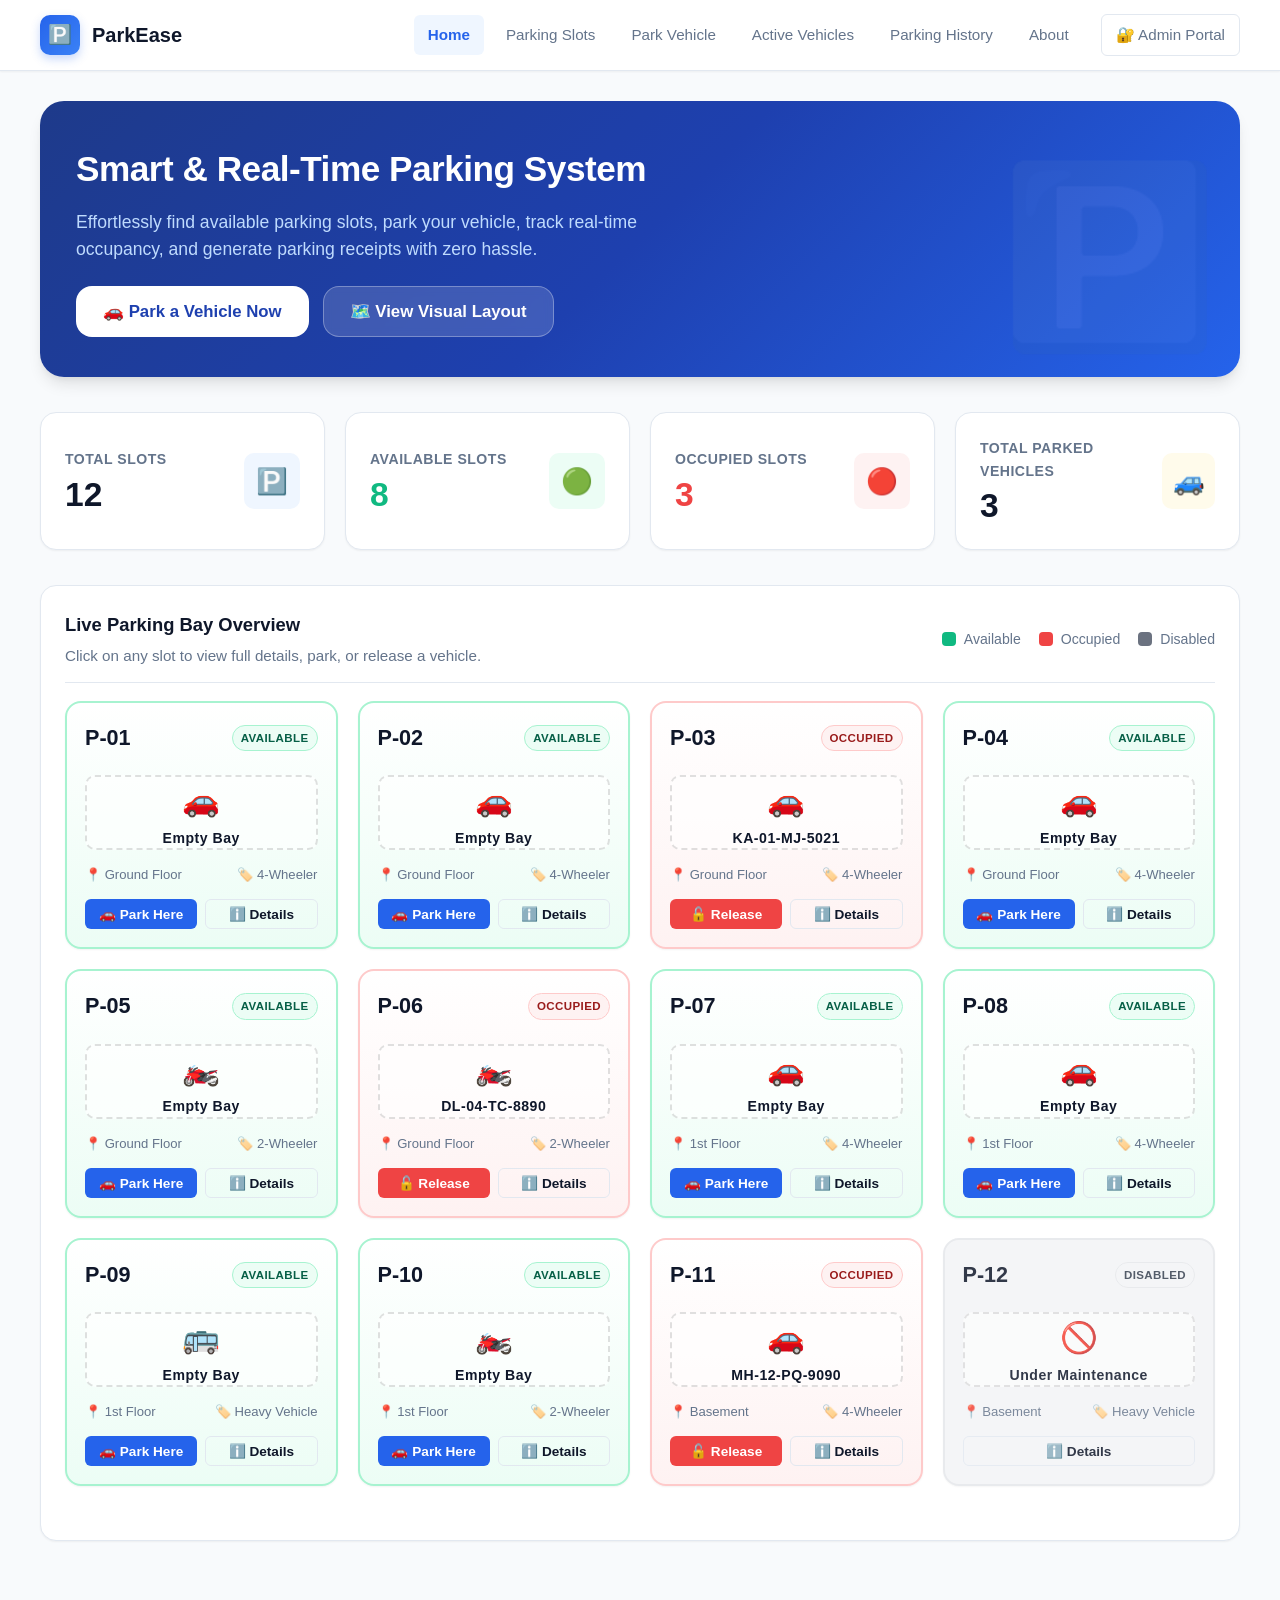
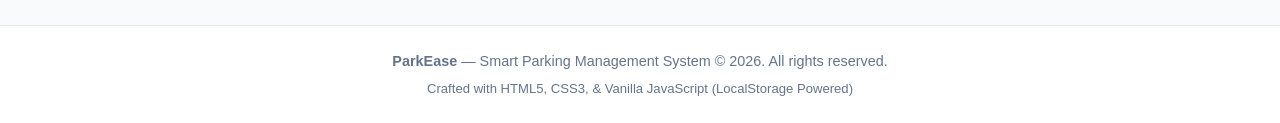
==== index.html @ 250ca074 "Initial parking management system" ====
<!DOCTYPE html>
<html lang="en">
<head>
    <meta charset="UTF-8">
    <meta name="viewport" content="width=device-width, initial-scale=1.0">
    <meta name="description" content="Modern, responsive Parking Management System built with HTML5, CSS3, and Vanilla JavaScript.">
    <title>ParkEase | Smart Parking Management System</title>
    <!-- Stylesheet -->
    <link rel="stylesheet" href="css/style.css">
</head>
<body>

    <!-- ====================================================================
         NAVIGATION BAR
         ==================================================================== -->
    <header class="navbar">
        <div class="container">
            <a href="#home" class="brand" data-nav="home">
                <div class="brand-icon">🅿️</div>
                <span>ParkEase</span>
            </a>

            <!-- Mobile Hamburger Toggle -->
            <button class="menu-toggle" id="menuToggle" aria-label="Toggle navigation">
                ☰
            </button>

            <!-- Navigation Links -->
            <ul class="nav-links" id="navLinks">
                <li class="nav-item active"><a href="#home" data-nav="home">Home</a></li>
                <li class="nav-item"><a href="#slots" data-nav="slots">Parking Slots</a></li>
                <li class="nav-item"><a href="#park" data-nav="park">Park Vehicle</a></li>
                <li class="nav-item"><a href="#active-vehicles" data-nav="active-vehicles">Active Vehicles</a></li>
                <li class="nav-item"><a href="#history" data-nav="history">Parking History</a></li>
                <li class="nav-item"><a href="#about" data-nav="about">About</a></li>
                <li class="nav-item nav-btn">
                    <a href="admin.html" class="btn btn-sm btn-outline">
                        🔐 Admin Portal
                    </a>
                </li>
            </ul>
        </div>
    </header>

    <!-- ====================================================================
         MAIN CONTENT AREA
         ==================================================================== -->
    <main class="main-content">
        <div class="container">

            <!-- ====================================================================
                 SECTION 1: HOME / DASHBOARD
                 ==================================================================== -->
            <section id="section-home" class="section active">
                <!-- Hero Banner -->
                <div class="hero-banner">
                    <div>
                        <h1 class="hero-title">Smart & Real-Time Parking System</h1>
                        <p class="hero-subtitle">Effortlessly find available parking slots, park your vehicle, track real-time occupancy, and generate parking receipts with zero hassle.</p>
                        <div class="hero-actions">
                            <button class="btn btn-lg hero-btn-light" onclick="navigateToSection('park')">
                                🚗 Park a Vehicle Now
                            </button>
                            <button class="btn btn-lg hero-btn-ghost" onclick="navigateToSection('slots')">
                                🗺️ View Visual Layout
                            </button>
                        </div>
                    </div>
                </div>

                <!-- Live Metrics Summary -->
                <div class="stats-grid">
                    <div class="stat-card">
                        <div class="stat-info">
                            <div class="stat-label">Total Slots</div>
                            <div class="stat-value" id="stat-total-slots">0</div>
                        </div>
                        <div class="stat-icon blue">🅿️</div>
                    </div>

                    <div class="stat-card">
                        <div class="stat-info">
                            <div class="stat-label">Available Slots</div>
                            <div class="stat-value" id="stat-available-slots" style="color: var(--success);">0</div>
                        </div>
                        <div class="stat-icon green">🟢</div>
                    </div>

                    <div class="stat-card">
                        <div class="stat-info">
                            <div class="stat-label">Occupied Slots</div>
                            <div class="stat-value" id="stat-occupied-slots" style="color: var(--danger);">0</div>
                        </div>
                        <div class="stat-icon red">🔴</div>
                    </div>

                    <div class="stat-card">
                        <div class="stat-info">
                            <div class="stat-label">Total Parked Vehicles</div>
                            <div class="stat-value" id="stat-total-vehicles">0</div>
                        </div>
                        <div class="stat-icon amber">🚙</div>
                    </div>
                </div>

                <!-- Quick Live Layout Preview -->
                <div class="card">
                    <div class="card-header">
                        <div>
                            <h2 class="card-title">Live Parking Bay Overview</h2>
                            <p class="section-subtitle">Click on any slot to view full details, park, or release a vehicle.</p>
                        </div>
                        <div class="parking-legend">
                            <div class="legend-item"><span class="legend-color available"></span> Available</div>
                            <div class="legend-item"><span class="legend-color occupied"></span> Occupied</div>
                            <div class="legend-item"><span class="legend-color disabled"></span> Disabled</div>
                        </div>
                    </div>

                    <div class="parking-grid" id="home-slots-grid">
                        <!-- Populated dynamically via JavaScript -->
                    </div>
                </div>
            </section>

            <!-- ====================================================================
                 SECTION 2: PARKING SLOTS & VISUAL LAYOUT
                 ==================================================================== -->
            <section id="section-slots" class="section">
                <div class="section-header">
                    <div>
                        <h1 class="section-title">Parking Slots Directory</h1>
                        <p class="section-subtitle">Browse, filter, and inspect parking spaces across all floors and zones.</p>
                    </div>
                    <button class="btn btn-primary" onclick="navigateToSection('park')">
                        ➕ Park a Vehicle
                    </button>
                </div>

                <!-- Filter & Search Controls -->
                <div class="filter-bar">
                    <div class="search-input-wrap">
                        <span class="search-icon">🔍</span>
                        <input type="text" id="slot-search-input" placeholder="Search by Slot ID (e.g. P-01, P-05)...">
                    </div>

                    <select id="slot-type-filter" class="filter-select" aria-label="Filter by vehicle type">
                        <option value="ALL">All Vehicle Types</option>
                        <option value="4-Wheeler">4-Wheeler (Car/SUV)</option>
                        <option value="2-Wheeler">2-Wheeler (Bike/Scooter)</option>
                        <option value="Heavy Vehicle">Heavy Vehicle (Bus/Truck)</option>
                    </select>

                    <select id="slot-status-filter" class="filter-select" aria-label="Filter by slot status">
                        <option value="ALL">All Statuses</option>
                        <option value="available">Available (Green)</option>
                        <option value="occupied">Occupied (Red)</option>
                        <option value="disabled">Disabled (Gray)</option>
                    </select>

                    <button class="btn btn-outline btn-sm" id="reset-slot-filter-btn">Reset Filters</button>
                </div>

                <!-- Slots Grid -->
                <div class="parking-grid" id="all-slots-grid">
                    <!-- Populated dynamically via JavaScript -->
                </div>
            </section>

            <!-- ====================================================================
                 SECTION 3: PARK VEHICLE FORM
                 ==================================================================== -->
            <section id="section-park" class="section">
                <div class="section-header">
                    <div>
                        <h1 class="section-title">Park a Vehicle</h1>
                        <p class="section-subtitle">Select an available parking slot and register the vehicle details.</p>
                    </div>
                    <button class="btn btn-outline" onclick="navigateToSection('slots')">
                        ⬅️ Back to Slots
                    </button>
                </div>

                <div style="display: grid; grid-template-columns: repeat(auto-fit, minmax(320px, 1fr)); gap: 24px;">
                    <!-- Registration Form -->
                    <div class="card">
                        <div class="card-header">
                            <h2 class="card-title">Vehicle Entry Form</h2>
                        </div>

                        <form id="park-vehicle-form" novalidate>
                            <!-- Vehicle Number -->
                            <div class="form-group">
                                <label for="input-vehicle-number" class="form-label">Vehicle Registration Number *</label>
                                <input type="text" id="input-vehicle-number" class="form-control" placeholder="e.g. KA-01-AB-1234 or DL-04-TC-8890" maxlength="20" required>
                                <div class="form-text-error" id="error-vehicle-number">Please enter a valid vehicle number.</div>
                                <div class="form-hint">Standard format: State code, district number, series & 4 digits.</div>
                            </div>

                            <!-- Owner Name -->
                            <div class="form-group">
                                <label for="input-owner-name" class="form-label">Vehicle Owner Name *</label>
                                <input type="text" id="input-owner-name" class="form-control" placeholder="e.g. John Doe / Priya Sharma" maxlength="50" required>
                                <div class="form-text-error" id="error-owner-name">Please enter the owner's full name.</div>
                            </div>

                            <!-- Vehicle Type -->
                            <div class="form-group">
                                <label for="select-vehicle-type" class="form-label">Vehicle Type *</label>
                                <select id="select-vehicle-type" class="form-control" required>
                                    <option value="4-Wheeler">4-Wheeler (Car / SUV / Sedan)</option>
                                    <option value="2-Wheeler">2-Wheeler (Motorcycle / Scooter)</option>
                                    <option value="Heavy Vehicle">Heavy Vehicle (Bus / Van / Truck)</option>
                                </select>
                            </div>

                            <!-- Parking Slot Selection -->
                            <div class="form-group">
                                <label for="select-parking-slot" class="form-label">Select Available Parking Slot *</label>
                                <select id="select-parking-slot" class="form-control" required>
                                    <!-- Populated dynamically with available slots -->
                                </select>
                                <div class="form-text-error" id="error-parking-slot">Please select an available parking slot.</div>
                                <div class="form-hint">Only currently unoccupied and active slots are displayed.</div>
                            </div>

                            <!-- Submit Button -->
                            <div style="margin-top: 25px;">
                                <button type="submit" class="btn btn-primary btn-lg" style="width: 100%;">
                                    🚗 Confirm & Park Vehicle
                                </button>
                            </div>
                        </form>
                    </div>

                    <!-- Guidance & Information Box -->
                    <div>
                        <div class="card" style="background: #ffffff; border-left: 5px solid var(--primary);">
                            <h3 class="card-title" style="margin-bottom: 12px;">📌 Important Parking Guidelines</h3>
                            <ul style="padding-left: 20px; color: var(--text-muted); font-size: 0.92rem; line-height: 1.8;">
                                <li>Ensure the vehicle is parked within the bay boundary lines.</li>
                                <li>Verify that your vehicle type matches the allocated slot category.</li>
                                <li>Duplicate entries of currently active vehicles are automatically rejected.</li>
                                <li>Parking receipts are generated instantly upon confirmation.</li>
                                <li>No online payment is required for this demo application.</li>
                            </ul>
                        </div>

                        <div class="card">
                            <div class="card-header">
                                <h3 class="card-title">Live Availability Snapshot</h3>
                            </div>
                            <div style="display: flex; gap: 15px;">
                                <div style="flex: 1; text-align: center; background: var(--success-bg); padding: 16px; border-radius: var(--radius-md); border: 1px solid var(--success-border);">
                                    <div style="font-size: 1.8rem; font-weight: 800; color: var(--success);" id="quick-avail-count">0</div>
                                    <div style="font-size: 0.82rem; font-weight: 600; color: var(--success-text);">SLOTS AVAILABLE</div>
                                </div>
                                <div style="flex: 1; text-align: center; background: var(--danger-bg); padding: 16px; border-radius: var(--radius-md); border: 1px solid var(--danger-border);">
                                    <div style="font-size: 1.8rem; font-weight: 800; color: var(--danger);" id="quick-occ-count">0</div>
                                    <div style="font-size: 0.82rem; font-weight: 600; color: var(--danger-text);">SLOTS OCCUPIED</div>
                                </div>
                            </div>
                        </div>
                    </div>
                </div>
            </section>

            <!-- ====================================================================
                 SECTION 4: ACTIVE PARKED VEHICLES
                 ==================================================================== -->
            <section id="section-active-vehicles" class="section">
                <div class="section-header">
                    <div>
                        <h1 class="section-title">Currently Parked Vehicles</h1>
                        <p class="section-subtitle">Real-time roster of all parked vehicles. Release vehicles when they exit.</p>
                    </div>
                    <button class="btn btn-primary" onclick="navigateToSection('park')">
                        ➕ Park Another Vehicle
                    </button>
                </div>

                <div class="filter-bar">
                    <div class="search-input-wrap">
                        <span class="search-icon">🔍</span>
                        <input type="text" id="active-vehicle-search" placeholder="Search by vehicle number, owner, or slot ID...">
                    </div>
                </div>

                <div class="card" style="padding: 0; overflow: hidden;">
                    <div class="table-responsive">
                        <table class="custom-table" id="active-vehicles-table">
                            <thead>
                                <tr>
                                    <th>Slot ID</th>
                                    <th>Vehicle Number</th>
                                    <th>Owner Name</th>
                                    <th>Vehicle Type</th>
                                    <th>Floor / Zone</th>
                                    <th>Parked Time</th>
                                    <th style="text-align: right;">Action</th>
                                </tr>
                            </thead>
                            <tbody id="active-vehicles-tbody">
                                <!-- Populated dynamically -->
                            </tbody>
                        </table>
                    </div>
                    <div id="no-active-vehicles-msg" class="empty-state" style="display: none;">
                        <div class="empty-state-icon">🅿️</div>
                        <h3 class="empty-state-title">No Vehicles Currently Parked</h3>
                        <p class="empty-state-text">All parking slots are currently free. Park a vehicle to see it listed here.</p>
                        <button class="btn btn-primary btn-sm" onclick="navigateToSection('park')">Park a Vehicle</button>
                    </div>
                </div>
            </section>

            <!-- ====================================================================
                 SECTION 5: PARKING HISTORY
                 ==================================================================== -->
            <section id="section-history" class="section">
                <div class="section-header">
                    <div>
                        <h1 class="section-title">Parking History & Logs</h1>
                        <p class="section-subtitle">Complete transaction log of all vehicles parked and released.</p>
                    </div>
                </div>

                <div class="filter-bar">
                    <div class="search-input-wrap">
                        <span class="search-icon">🔍</span>
                        <input type="text" id="history-search-input" placeholder="Search history by vehicle number, owner, or slot ID...">
                    </div>
                    <select id="history-type-filter" class="filter-select" aria-label="Filter history by vehicle type">
                        <option value="ALL">All Vehicle Types</option>
                        <option value="4-Wheeler">4-Wheeler</option>
                        <option value="2-Wheeler">2-Wheeler</option>
                        <option value="Heavy Vehicle">Heavy Vehicle</option>
                    </select>
                </div>

                <div class="card" style="padding: 0; overflow: hidden;">
                    <div class="table-responsive">
                        <table class="custom-table" id="history-table">
                            <thead>
                                <tr>
                                    <th>Log ID</th>
                                    <th>Vehicle Number</th>
                                    <th>Owner Name</th>
                                    <th>Type</th>
                                    <th>Slot</th>
                                    <th>In Time</th>
                                    <th>Out Time</th>
                                    <th>Duration</th>
                                    <th>Released By</th>
                                </tr>
                            </thead>
                            <tbody id="history-tbody">
                                <!-- Populated dynamically -->
                            </tbody>
                        </table>
                    </div>
                    <div id="no-history-msg" class="empty-state" style="display: none;">
                        <div class="empty-state-icon">📜</div>
                        <h3 class="empty-state-title">No Parking History Found</h3>
                        <p class="empty-state-text">When vehicles are released from parking slots, their detailed session records appear here.</p>
                    </div>
                </div>
            </section>

            <!-- ====================================================================
                 SECTION 6: ABOUT & PORTFOLIO SHOWCASE
                 ==================================================================== -->
            <section id="section-about" class="section">
                <div class="section-header">
                    <div>
                        <h1 class="section-title">About ParkEase</h1>
                        <p class="section-subtitle">Modern, lightweight Parking Management Web Application built with vanilla web technologies.</p>
                    </div>
                </div>

                <div class="card" style="background: linear-gradient(to right, #ffffff, var(--primary-light));">
                    <h2 style="font-size: 1.4rem; font-weight: 700; margin-bottom: 12px; color: var(--primary-dark);">🚗 Project Overview</h2>
                    <p style="color: var(--text-muted); font-size: 1rem; line-height: 1.7; margin-bottom: 16px;">
                        <strong>ParkEase</strong> is an end-to-end, zero-dependency Parking Management System crafted using pure <strong>HTML5, CSS3, and Vanilla JavaScript</strong>.
                        It leverages the browser's <strong>LocalStorage API</strong> for persistent client-side data storage without requiring any backend server, Node.js, PHP, or external databases.
                    </p>
                    <p style="color: var(--text-muted); font-size: 0.95rem; line-height: 1.7;">
                        Ideal for college projects, viva presentations, and web development portfolios. It delivers an intuitive User Panel alongside a comprehensive Admin Dashboard.
                    </p>
                </div>

                <div class="about-grid">
                    <div class="feature-box">
                        <div class="feature-icon">⚡</div>
                        <h3 class="feature-title">Pure Vanilla Stack</h3>
                        <p class="feature-desc">Built with 100% native HTML5, CSS3, and ES6+ JavaScript. No external libraries, npm dependencies, or heavy frameworks.</p>
                    </div>

                    <div class="feature-box">
                        <div class="feature-icon">💾</div>
                        <h3 class="feature-title">LocalStorage Persistence</h3>
                        <p class="feature-desc">All parking slots, vehicle statuses, historical logs, and authentication states persist seamlessly across browser refreshes.</p>
                    </div>

                    <div class="feature-box">
                        <div class="feature-icon">🗺️</div>
                        <h3 class="feature-title">Visual Parking Bays</h3>
                        <p class="feature-desc">Interactive visual parking lot layout featuring color-coded statuses: Green (Available), Red (Occupied), and Gray (Disabled).</p>
                    </div>

                    <div class="feature-box">
                        <div class="feature-icon">🛡️</div>
                        <h3 class="feature-title">Robust Validation</h3>
                        <p class="feature-desc">Client-side validations preventing duplicate vehicle registrations, collisions on occupied slots, and invalid inputs.</p>
                    </div>

                    <div class="feature-box">
                        <div class="feature-icon">🔐</div>
                        <h3 class="feature-title">Admin Management</h3>
                        <p class="feature-desc">Protected Admin Dashboard for slot CRUD operations, maintenance toggling, vehicle management, and audit logs.</p>
                    </div>

                    <div class="feature-box">
                        <div class="feature-icon">📱</div>
                        <h3 class="feature-title">Responsive & Mobile Friendly</h3>
                        <p class="feature-desc">Carefully styled with modern CSS Grid and Flexbox for seamless usability across desktops, tablets, and smartphones.</p>
                    </div>
                </div>
            </section>

        </div>
    </main>

    <!-- ====================================================================
         SLOT DETAILS MODAL
         ==================================================================== -->
    <div class="modal-backdrop" id="slotDetailModal">
        <div class="modal-dialog">
            <div class="modal-header">
                <h3 class="modal-title" id="modal-slot-title">Parking Slot Details</h3>
                <button class="modal-close" onclick="closeModal('slotDetailModal')">&times;</button>
            </div>
            <div class="modal-body" id="modal-slot-body">
                <!-- Injected via JavaScript -->
            </div>
            <div class="modal-footer" id="modal-slot-footer">
                <button class="btn btn-outline" onclick="closeModal('slotDetailModal')">Close</button>
            </div>
        </div>
    </div>

    <!-- ====================================================================
         RELEASE VEHICLE CONFIRMATION MODAL
         ==================================================================== -->
    <div class="modal-backdrop" id="releaseConfirmModal">
        <div class="modal-dialog">
            <div class="modal-header">
                <h3 class="modal-title">Release Vehicle</h3>
                <button class="modal-close" onclick="closeModal('releaseConfirmModal')">&times;</button>
            </div>
            <div class="modal-body" id="modal-release-body">
                <p style="margin-bottom: 15px; color: var(--text-muted);">Are you sure you want to release this vehicle from its parking slot?</p>
                <div class="detail-grid">
                    <div class="detail-item">
                        <div class="detail-label">Vehicle Number</div>
                        <div class="detail-value" id="release-modal-veh-no">--</div>
                    </div>
                    <div class="detail-item">
                        <div class="detail-label">Slot ID</div>
                        <div class="detail-value" id="release-modal-slot-id">--</div>
                    </div>
                    <div class="detail-item full-width">
                        <div class="detail-label">Owner Name</div>
                        <div class="detail-value" id="release-modal-owner">--</div>
                    </div>
                    <div class="detail-item full-width">
                        <div class="detail-label">Parked Since</div>
                        <div class="detail-value" id="release-modal-time">--</div>
                    </div>
                </div>
            </div>
            <div class="modal-footer">
                <button class="btn btn-outline" onclick="closeModal('releaseConfirmModal')">Cancel</button>
                <button class="btn btn-danger" id="confirm-release-btn">Yes, Release Vehicle</button>
            </div>
        </div>
    </div>

    <!-- ====================================================================
         PARKING SUCCESS RECEIPT MODAL
         ==================================================================== -->
    <div class="modal-backdrop" id="receiptModal">
        <div class="modal-dialog">
            <div class="modal-header">
                <h3 class="modal-title">🚗 Parking Receipt</h3>
                <button class="modal-close" onclick="closeModal('receiptModal')">&times;</button>
            </div>
            <div class="modal-body" id="modal-receipt-body">
                <div style="text-align: center; margin-bottom: 20px;">
                    <div style="font-size: 3rem;">✅</div>
                    <h3 style="color: var(--success); font-weight: 800; margin-top: 6px;">Vehicle Parked Successfully!</h3>
                    <p style="font-size: 0.88rem; color: var(--text-muted);">Please retain this receipt for your records.</p>
                </div>
                <div class="detail-grid">
                    <div class="detail-item">
                        <div class="detail-label">Slot Allocated</div>
                        <div class="detail-value" style="color: var(--primary);" id="receipt-slot-id">--</div>
                    </div>
                    <div class="detail-item">
                        <div class="detail-label">Vehicle Type</div>
                        <div class="detail-value" id="receipt-type">--</div>
                    </div>
                    <div class="detail-item full-width">
                        <div class="detail-label">Vehicle Number</div>
                        <div class="detail-value" id="receipt-veh-no">--</div>
                    </div>
                    <div class="detail-item full-width">
                        <div class="detail-label">Owner Name</div>
                        <div class="detail-value" id="receipt-owner">--</div>
                    </div>
                    <div class="detail-item full-width">
                        <div class="detail-label">Check-in Timestamp</div>
                        <div class="detail-value" id="receipt-time">--</div>
                    </div>
                </div>
            </div>
            <div class="modal-footer">
                <button class="btn btn-primary" onclick="closeModal('receiptModal')">Done</button>
            </div>
        </div>
    </div>

    <!-- ====================================================================
         TOAST NOTIFICATIONS CONTAINER
         ==================================================================== -->
    <div class="toast-container" id="toastContainer"></div>

    <!-- ====================================================================
         FOOTER
         ==================================================================== -->
    <footer class="footer">
        <div class="container">
            <p><strong>ParkEase</strong> — Smart Parking Management System &copy; 2026. All rights reserved.</p>
            <p style="font-size: 0.82rem; margin-top: 4px;">Crafted with HTML5, CSS3, & Vanilla JavaScript (LocalStorage Powered)</p>
        </div>
    </footer>

    <!-- Scripts -->
    <script src="js/storage.js"></script>
    <script src="js/app.js"></script>
</body>
</html>
---- css/style.css ----
/* ====================================================================
   PARKING MANAGEMENT SYSTEM - MODERN STYLESHEET
   ==================================================================== */

:root {
    /* Color Palette */
    --primary: #2563eb;
    --primary-hover: #1d4ed8;
    --primary-light: #eff6ff;
    --primary-dark: #1e40af;
    
    --success: #10b981;
    --success-bg: #ecfdf5;
    --success-border: #a7f3d0;
    --success-text: #065f46;

    --danger: #ef4444;
    --danger-bg: #fef2f2;
    --danger-border: #fecaca;
    --danger-text: #991b1b;

    --warning: #f59e0b;
    --warning-bg: #fffbeb;
    --warning-border: #fde68a;
    --warning-text: #92400e;

    --disabled: #6b7280;
    --disabled-bg: #f3f4f6;
    --disabled-border: #e5e7eb;
    --disabled-text: #374151;

    --bg-main: #f8fafc;
    --bg-card: #ffffff;
    --bg-sidebar: #0f172a;
    --sidebar-text: #94a3b8;
    --sidebar-active: #ffffff;
    --sidebar-hover: #1e293b;

    --text-main: #0f172a;
    --text-muted: #64748b;
    --text-light: #94a3b8;
    --border-color: #e2e8f0;

    /* Shadows & Radii */
    --radius-sm: 6px;
    --radius-md: 10px;
    --radius-lg: 16px;
    --radius-xl: 24px;
    --shadow-sm: 0 1px 2px 0 rgba(0, 0, 0, 0.05);
    --shadow-md: 0 4px 6px -1px rgba(0, 0, 0, 0.08), 0 2px 4px -1px rgba(0, 0, 0, 0.04);
    --shadow-lg: 0 10px 15px -3px rgba(0, 0, 0, 0.1), 0 4px 6px -2px rgba(0, 0, 0, 0.05);
    --shadow-xl: 0 20px 25px -5px rgba(0, 0, 0, 0.1), 0 10px 10px -5px rgba(0, 0, 0, 0.04);

    /* Transitions */
    --transition: all 0.2s cubic-bezier(0.4, 0, 0.2, 1);
    --font-family: -apple-system, BlinkMacSystemFont, 'Segoe UI', Roboto, Helvetica, Arial, sans-serif;
}

/* ====================================================================
   CSS RESET & BASE STYLES
   ==================================================================== */

* {
    margin: 0;
    padding: 0;
    box-sizing: border-box;
}

body {
    font-family: var(--font-family);
    background-color: var(--bg-main);
    color: var(--text-main);
    line-height: 1.6;
    -webkit-font-smoothing: antialiased;
    min-height: 100vh;
    display: flex;
    flex-direction: column;
}

a {
    color: var(--primary);
    text-decoration: none;
    transition: var(--transition);
}

a:hover {
    color: var(--primary-hover);
}

img, svg {
    display: inline-block;
    vertical-align: middle;
}

/* ====================================================================
   LAYOUT & CONTAINERS
   ==================================================================== */

.container {
    width: 100%;
    max-width: 1240px;
    margin: 0 auto;
    padding: 0 20px;
}

.main-content {
    flex: 1;
    padding: 30px 0 60px;
}

/* Navigation Bar */
.navbar {
    background: var(--bg-card);
    border-bottom: 1px solid var(--border-color);
    position: sticky;
    top: 0;
    z-index: 100;
    box-shadow: var(--shadow-sm);
}

.navbar .container {
    display: flex;
    align-items: center;
    justify-content: space-between;
    height: 70px;
}

.brand {
    display: flex;
    align-items: center;
    gap: 12px;
    font-size: 1.25rem;
    font-weight: 700;
    color: var(--text-main);
    text-decoration: none;
}

.brand-icon {
    width: 40px;
    height: 40px;
    background: linear-gradient(135deg, var(--primary), #3b82f6);
    color: #ffffff;
    border-radius: var(--radius-md);
    display: flex;
    align-items: center;
    justify-content: center;
    font-size: 1.2rem;
    box-shadow: 0 4px 10px rgba(37, 99, 235, 0.25);
}

.nav-links {
    display: flex;
    align-items: center;
    gap: 8px;
    list-style: none;
}

.nav-item a {
    display: block;
    padding: 8px 14px;
    font-size: 0.95rem;
    font-weight: 500;
    color: var(--text-muted);
    border-radius: var(--radius-sm);
    transition: var(--transition);
}

.nav-item a:hover {
    color: var(--primary);
    background-color: var(--primary-light);
}

.nav-item.active a {
    color: var(--primary);
    background-color: var(--primary-light);
    font-weight: 600;
}

.nav-btn {
    margin-left: 10px;
}

/* Mobile Menu Toggle */
.menu-toggle {
    display: none;
    background: none;
    border: none;
    cursor: pointer;
    font-size: 1.5rem;
    color: var(--text-main);
    padding: 8px;
}

/* ====================================================================
   BUTTONS & FORM ELEMENTS
   ==================================================================== */

.btn {
    display: inline-flex;
    align-items: center;
    justify-content: center;
    gap: 8px;
    padding: 10px 18px;
    font-size: 0.95rem;
    font-weight: 600;
    border-radius: var(--radius-md);
    border: 1px solid transparent;
    cursor: pointer;
    transition: var(--transition);
    text-align: center;
    white-space: nowrap;
}

.btn:disabled {
    opacity: 0.6;
    cursor: not-allowed;
}

.btn-primary {
    background-color: var(--primary);
    color: #ffffff;
}

.btn-primary:hover:not(:disabled) {
    background-color: var(--primary-hover);
    color: #ffffff;
    box-shadow: 0 4px 12px rgba(37, 99, 235, 0.25);
}

.btn-success {
    background-color: var(--success);
    color: #ffffff;
}

.btn-success:hover:not(:disabled) {
    background-color: #059669;
    color: #ffffff;
}

.btn-danger {
    background-color: var(--danger);
    color: #ffffff;
}

.btn-danger:hover:not(:disabled) {
    background-color: #dc2626;
    color: #ffffff;
}

.btn-outline {
    background-color: transparent;
    border-color: var(--border-color);
    color: var(--text-main);
}

.btn-outline:hover:not(:disabled) {
    border-color: var(--primary);
    color: var(--primary);
    background-color: var(--primary-light);
}

.btn-sm {
    padding: 6px 12px;
    font-size: 0.85rem;
    border-radius: var(--radius-sm);
}

.btn-lg {
    padding: 14px 26px;
    font-size: 1.05rem;
    border-radius: var(--radius-lg);
}

.form-group {
    margin-bottom: 20px;
    text-align: left;
}

.form-label {
    display: block;
    font-size: 0.9rem;
    font-weight: 600;
    color: var(--text-main);
    margin-bottom: 6px;
}

.form-control {
    width: 100%;
    padding: 11px 14px;
    font-size: 0.95rem;
    border: 1px solid var(--border-color);
    border-radius: var(--radius-md);
    background-color: #ffffff;
    color: var(--text-main);
    transition: var(--transition);
    outline: none;
    font-family: inherit;
}

.form-control:focus {
    border-color: var(--primary);
    box-shadow: 0 0 0 3px rgba(37, 99, 235, 0.15);
}

.form-control.is-invalid {
    border-color: var(--danger);
    box-shadow: 0 0 0 3px rgba(239, 68, 68, 0.15);
}

.form-text-error {
    font-size: 0.82rem;
    color: var(--danger);
    margin-top: 4px;
    display: none;
}

.form-text-error.show {
    display: block;
}

.form-hint {
    font-size: 0.82rem;
    color: var(--text-muted);
    margin-top: 4px;
}

/* ====================================================================
   HERO / BANNER SECTION
   ==================================================================== */

.hero-banner {
    background: linear-gradient(135deg, #1e3a8a 0%, #1e40af 50%, #2563eb 100%);
    border-radius: var(--radius-xl);
    padding: 40px 36px;
    color: #ffffff;
    margin-bottom: 35px;
    box-shadow: var(--shadow-lg);
    display: flex;
    flex-direction: column;
    justify-content: space-between;
    position: relative;
    overflow: hidden;
}

.hero-banner::before {
    content: '🅿️';
    position: absolute;
    right: 20px;
    bottom: -20px;
    font-size: 11rem;
    opacity: 0.08;
    pointer-events: none;
}

.hero-title {
    font-size: 2.2rem;
    font-weight: 800;
    margin-bottom: 12px;
    letter-spacing: -0.5px;
}

.hero-subtitle {
    font-size: 1.1rem;
    color: #bfdbfe;
    max-width: 650px;
    margin-bottom: 24px;
    line-height: 1.5;
}

.hero-actions {
    display: flex;
    flex-wrap: wrap;
    gap: 14px;
}

.hero-btn-light {
    background: #ffffff;
    color: var(--primary-dark);
    font-weight: 700;
}

.hero-btn-light:hover {
    background: #f8fafc;
    color: var(--primary);
    transform: translateY(-1px);
}

.hero-btn-ghost {
    background: rgba(255, 255, 255, 0.15);
    color: #ffffff;
    border: 1px solid rgba(255, 255, 255, 0.3);
    backdrop-filter: blur(4px);
}

.hero-btn-ghost:hover {
    background: rgba(255, 255, 255, 0.25);
    color: #ffffff;
}

/* ====================================================================
   DASHBOARD STATS CARDS
   ==================================================================== */

.stats-grid {
    display: grid;
    grid-template-columns: repeat(auto-fit, minmax(230px, 1fr));
    gap: 20px;
    margin-bottom: 35px;
}

.stat-card {
    background: var(--bg-card);
    border-radius: var(--radius-lg);
    padding: 24px;
    box-shadow: var(--shadow-sm);
    border: 1px solid var(--border-color);
    display: flex;
    align-items: center;
    justify-content: space-between;
    transition: var(--transition);
}

.stat-card:hover {
    transform: translateY(-3px);
    box-shadow: var(--shadow-md);
}

.stat-info .stat-label {
    font-size: 0.88rem;
    font-weight: 600;
    color: var(--text-muted);
    text-transform: uppercase;
    letter-spacing: 0.5px;
    margin-bottom: 6px;
}

.stat-info .stat-value {
    font-size: 2.1rem;
    font-weight: 800;
    color: var(--text-main);
    line-height: 1.1;
}

.stat-icon {
    width: 56px;
    height: 56px;
    border-radius: var(--radius-md);
    display: flex;
    align-items: center;
    justify-content: center;
    font-size: 1.6rem;
}

.stat-icon.blue {
    background-color: var(--primary-light);
    color: var(--primary);
}

.stat-icon.green {
    background-color: var(--success-bg);
    color: var(--success);
}

.stat-icon.red {
    background-color: var(--danger-bg);
    color: var(--danger);
}

.stat-icon.amber {
    background-color: var(--warning-bg);
    color: var(--warning);
}

/* ====================================================================
   SECTION HEADERS & CARDS
   ==================================================================== */

.section {
    display: none;
    animation: fadeIn 0.3s ease-in-out;
}

.section.active {
    display: block;
}

@keyframes fadeIn {
    from { opacity: 0; transform: translateY(6px); }
    to { opacity: 1; transform: translateY(0); }
}

.section-header {
    display: flex;
    justify-content: space-between;
    align-items: center;
    flex-wrap: wrap;
    gap: 15px;
    margin-bottom: 24px;
}

.section-title {
    font-size: 1.6rem;
    font-weight: 700;
    color: var(--text-main);
}

.section-subtitle {
    font-size: 0.95rem;
    color: var(--text-muted);
    margin-top: 4px;
}

.card {
    background: var(--bg-card);
    border-radius: var(--radius-lg);
    border: 1px solid var(--border-color);
    box-shadow: var(--shadow-sm);
    padding: 24px;
    margin-bottom: 24px;
}

.card-header {
    display: flex;
    justify-content: space-between;
    align-items: center;
    margin-bottom: 18px;
    padding-bottom: 14px;
    border-bottom: 1px solid var(--border-color);
}

.card-title {
    font-size: 1.15rem;
    font-weight: 700;
    color: var(--text-main);
}

/* ====================================================================
   FILTER & SEARCH BAR
   ==================================================================== */

.filter-bar {
    display: flex;
    flex-wrap: wrap;
    gap: 14px;
    align-items: center;
    background: var(--bg-card);
    padding: 16px 20px;
    border-radius: var(--radius-lg);
    border: 1px solid var(--border-color);
    margin-bottom: 25px;
    box-shadow: var(--shadow-sm);
}

.search-input-wrap {
    flex: 1;
    min-width: 220px;
    position: relative;
}

.search-input-wrap input {
    width: 100%;
    padding: 10px 14px 10px 38px;
    border: 1px solid var(--border-color);
    border-radius: var(--radius-md);
    font-size: 0.92rem;
    outline: none;
    transition: var(--transition);
}

.search-input-wrap input:focus {
    border-color: var(--primary);
    box-shadow: 0 0 0 3px rgba(37, 99, 235, 0.12);
}

.search-icon {
    position: absolute;
    left: 12px;
    top: 50%;
    transform: translateY(-50%);
    color: var(--text-light);
    pointer-events: none;
}

.filter-select {
    padding: 10px 14px;
    border: 1px solid var(--border-color);
    border-radius: var(--radius-md);
    background-color: #ffffff;
    font-size: 0.92rem;
    color: var(--text-main);
    outline: none;
    cursor: pointer;
    min-width: 150px;
}

.filter-select:focus {
    border-color: var(--primary);
}

/* Legend */
.parking-legend {
    display: flex;
    flex-wrap: wrap;
    gap: 18px;
    align-items: center;
    font-size: 0.88rem;
    font-weight: 500;
    color: var(--text-muted);
}

.legend-item {
    display: flex;
    align-items: center;
    gap: 8px;
}

.legend-color {
    width: 14px;
    height: 14px;
    border-radius: 4px;
}

.legend-color.available {
    background-color: var(--success);
}

.legend-color.occupied {
    background-color: var(--danger);
}

.legend-color.disabled {
    background-color: var(--disabled);
}

/* ====================================================================
   VISUAL PARKING LOT & SLOTS GRID
   ==================================================================== */

.parking-grid {
    display: grid;
    grid-template-columns: repeat(auto-fill, minmax(250px, 1fr));
    gap: 20px;
    margin-bottom: 30px;
}

.slot-card {
    background: var(--bg-card);
    border-radius: var(--radius-lg);
    border: 2px solid var(--border-color);
    padding: 18px;
    box-shadow: var(--shadow-sm);
    display: flex;
    flex-direction: column;
    justify-content: space-between;
    transition: var(--transition);
    cursor: pointer;
    position: relative;
    overflow: hidden;
}

.slot-card:hover {
    transform: translateY(-4px);
    box-shadow: var(--shadow-md);
}

/* Status variants */
.slot-card.available {
    border-color: var(--success-border);
    background: linear-gradient(to bottom, #ffffff, var(--success-bg));
}

.slot-card.available:hover {
    border-color: var(--success);
    box-shadow: 0 8px 20px rgba(16, 185, 129, 0.18);
}

.slot-card.occupied {
    border-color: var(--danger-border);
    background: linear-gradient(to bottom, #ffffff, var(--danger-bg));
}

.slot-card.occupied:hover {
    border-color: var(--danger);
    box-shadow: 0 8px 20px rgba(239, 68, 68, 0.18);
}

.slot-card.disabled {
    border-color: var(--disabled-border);
    background: var(--disabled-bg);
    opacity: 0.85;
}

.slot-top {
    display: flex;
    justify-content: space-between;
    align-items: center;
    margin-bottom: 12px;
}

.slot-number {
    font-size: 1.35rem;
    font-weight: 800;
    color: var(--text-main);
    display: flex;
    align-items: center;
    gap: 6px;
}

.slot-badge {
    padding: 3px 8px;
    font-size: 0.72rem;
    font-weight: 700;
    border-radius: 20px;
    text-transform: uppercase;
    letter-spacing: 0.4px;
}

.slot-badge.available {
    background-color: var(--success-bg);
    color: var(--success-text);
    border: 1px solid var(--success-border);
}

.slot-badge.occupied {
    background-color: var(--danger-bg);
    color: var(--danger-text);
    border: 1px solid var(--danger-border);
}

.slot-badge.disabled {
    background-color: var(--disabled-bg);
    color: var(--disabled-text);
    border: 1px solid var(--disabled-border);
}

.slot-bay-visual {
    height: 75px;
    border: 2px dashed rgba(0, 0, 0, 0.12);
    border-radius: var(--radius-md);
    margin: 8px 0 14px;
    display: flex;
    flex-direction: column;
    align-items: center;
    justify-content: center;
    background: rgba(255, 255, 255, 0.6);
}

.slot-vehicle-icon {
    font-size: 1.9rem;
    margin-bottom: 2px;
}

.slot-vehicle-no {
    font-size: 0.88rem;
    font-weight: 700;
    color: var(--text-main);
    letter-spacing: 0.5px;
}

.slot-meta {
    font-size: 0.82rem;
    color: var(--text-muted);
    margin-bottom: 14px;
    display: flex;
    justify-content: space-between;
}

.slot-actions {
    display: flex;
    gap: 8px;
}

.slot-actions .btn {
    flex: 1;
}

/* Empty State */
.empty-state {
    text-align: center;
    padding: 60px 20px;
    background: var(--bg-card);
    border-radius: var(--radius-lg);
    border: 1px solid var(--border-color);
}

.empty-state-icon {
    font-size: 3.5rem;
    margin-bottom: 14px;
    opacity: 0.6;
}

.empty-state-title {
    font-size: 1.25rem;
    font-weight: 700;
    color: var(--text-main);
    margin-bottom: 6px;
}

.empty-state-text {
    font-size: 0.95rem;
    color: var(--text-muted);
    max-width: 420px;
    margin: 0 auto 18px;
}

/* ====================================================================
   TABLES
   ==================================================================== */

.table-responsive {
    width: 100%;
    overflow-x: auto;
    -webkit-overflow-scrolling: touch;
}

.custom-table {
    width: 100%;
    border-collapse: collapse;
    text-align: left;
    font-size: 0.92rem;
}

.custom-table th {
    background-color: var(--bg-main);
    color: var(--text-muted);
    font-weight: 600;
    text-transform: uppercase;
    font-size: 0.78rem;
    letter-spacing: 0.5px;
    padding: 12px 16px;
    border-bottom: 1px solid var(--border-color);
    white-space: nowrap;
}

.custom-table td {
    padding: 14px 16px;
    border-bottom: 1px solid var(--border-color);
    color: var(--text-main);
    vertical-align: middle;
}

.custom-table tbody tr {
    transition: var(--transition);
}

.custom-table tbody tr:hover {
    background-color: rgba(248, 250, 252, 0.8);
}

.badge {
    display: inline-flex;
    align-items: center;
    gap: 4px;
    padding: 4px 10px;
    border-radius: 20px;
    font-size: 0.78rem;
    font-weight: 600;
}

.badge-success {
    background: var(--success-bg);
    color: var(--success-text);
}

.badge-danger {
    background: var(--danger-bg);
    color: var(--danger-text);
}

.badge-warning {
    background: var(--warning-bg);
    color: var(--warning-text);
}

.badge-secondary {
    background: var(--disabled-bg);
    color: var(--disabled-text);
}

.badge-primary {
    background: var(--primary-light);
    color: var(--primary);
}

/* ====================================================================
   MODALS
   ==================================================================== */

.modal-backdrop {
    position: fixed;
    top: 0;
    left: 0;
    width: 100%;
    height: 100%;
    background: rgba(15, 23, 42, 0.6);
    backdrop-filter: blur(4px);
    display: flex;
    align-items: center;
    justify-content: center;
    z-index: 1000;
    opacity: 0;
    visibility: hidden;
    transition: all 0.25s ease-in-out;
    padding: 20px;
}

.modal-backdrop.show {
    opacity: 1;
    visibility: visible;
}

.modal-dialog {
    background: var(--bg-card);
    width: 100%;
    max-width: 520px;
    border-radius: var(--radius-xl);
    box-shadow: var(--shadow-xl);
    border: 1px solid var(--border-color);
    overflow: hidden;
    transform: scale(0.95);
    transition: transform 0.25s cubic-bezier(0.34, 1.56, 0.64, 1);
}

.modal-backdrop.show .modal-dialog {
    transform: scale(1);
}

.modal-header {
    padding: 20px 24px;
    border-bottom: 1px solid var(--border-color);
    display: flex;
    align-items: center;
    justify-content: space-between;
}

.modal-title {
    font-size: 1.25rem;
    font-weight: 700;
    color: var(--text-main);
}

.modal-close {
    background: none;
    border: none;
    font-size: 1.4rem;
    color: var(--text-muted);
    cursor: pointer;
    line-height: 1;
    padding: 4px 8px;
    border-radius: var(--radius-sm);
    transition: var(--transition);
}

.modal-close:hover {
    color: var(--danger);
    background: var(--danger-bg);
}

.modal-body {
    padding: 24px;
    max-height: 75vh;
    overflow-y: auto;
}

.modal-footer {
    padding: 16px 24px;
    border-top: 1px solid var(--border-color);
    display: flex;
    align-items: center;
    justify-content: flex-end;
    gap: 12px;
    background-color: var(--bg-main);
}

/* Detail list in modal */
.detail-grid {
    display: grid;
    grid-template-columns: repeat(2, 1fr);
    gap: 16px;
    margin-bottom: 20px;
}

.detail-item {
    background: var(--bg-main);
    padding: 12px 14px;
    border-radius: var(--radius-md);
    border: 1px solid var(--border-color);
}

.detail-item.full-width {
    grid-column: span 2;
}

.detail-label {
    font-size: 0.78rem;
    font-weight: 600;
    color: var(--text-muted);
    text-transform: uppercase;
    margin-bottom: 4px;
}

.detail-value {
    font-size: 1rem;
    font-weight: 700;
    color: var(--text-main);
}

/* ====================================================================
   TOAST NOTIFICATIONS
   ==================================================================== */

.toast-container {
    position: fixed;
    top: 24px;
    right: 24px;
    z-index: 2000;
    display: flex;
    flex-direction: column;
    gap: 10px;
    pointer-events: none;
}

.toast {
    background: #ffffff;
    border-radius: var(--radius-md);
    padding: 14px 18px;
    box-shadow: var(--shadow-xl);
    border-left: 5px solid var(--primary);
    display: flex;
    align-items: center;
    gap: 12px;
    min-width: 280px;
    max-width: 400px;
    pointer-events: auto;
    animation: slideInRight 0.3s ease-out;
    transition: var(--transition);
}

@keyframes slideInRight {
    from { transform: translateX(100%); opacity: 0; }
    to { transform: translateX(0); opacity: 1; }
}

.toast.success {
    border-left-color: var(--success);
}

.toast.error {
    border-left-color: var(--danger);
}

.toast.warning {
    border-left-color: var(--warning);
}

.toast-icon {
    font-size: 1.3rem;
}

.toast-message {
    font-size: 0.92rem;
    font-weight: 500;
    color: var(--text-main);
    flex: 1;
}

/* ====================================================================
   ADMIN PANEL LAYOUT
   ==================================================================== */

.admin-layout {
    display: flex;
    min-height: 100vh;
}

.admin-sidebar {
    width: 260px;
    background: var(--bg-sidebar);
    color: var(--sidebar-text);
    display: flex;
    flex-direction: column;
    flex-shrink: 0;
    transition: var(--transition);
    z-index: 150;
}

.admin-sidebar-header {
    padding: 24px 20px;
    display: flex;
    align-items: center;
    gap: 12px;
    border-bottom: 1px solid rgba(255, 255, 255, 0.08);
}

.admin-brand {
    font-size: 1.15rem;
    font-weight: 700;
    color: #ffffff;
}

.admin-nav {
    list-style: none;
    padding: 20px 12px;
    flex: 1;
}

.admin-nav-item {
    margin-bottom: 6px;
}

.admin-nav-link {
    display: flex;
    align-items: center;
    gap: 12px;
    padding: 12px 16px;
    border-radius: var(--radius-md);
    color: var(--sidebar-text);
    font-size: 0.92rem;
    font-weight: 500;
    transition: var(--transition);
    cursor: pointer;
}

.admin-nav-link:hover {
    background: var(--sidebar-hover);
    color: var(--sidebar-active);
}

.admin-nav-link.active {
    background: var(--primary);
    color: #ffffff;
    font-weight: 600;
}

.admin-nav-icon {
    font-size: 1.15rem;
    width: 22px;
    text-align: center;
}

.admin-sidebar-footer {
    padding: 16px 20px;
    border-top: 1px solid rgba(255, 255, 255, 0.08);
}

.admin-main {
    flex: 1;
    display: flex;
    flex-direction: column;
    background: var(--bg-main);
    overflow-x: hidden;
}

.admin-topbar {
    background: var(--bg-card);
    border-bottom: 1px solid var(--border-color);
    padding: 0 28px;
    height: 70px;
    display: flex;
    align-items: center;
    justify-content: space-between;
    box-shadow: var(--shadow-sm);
    position: sticky;
    top: 0;
    z-index: 90;
}

.admin-page-title {
    font-size: 1.3rem;
    font-weight: 700;
    color: var(--text-main);
}

.admin-user-info {
    display: flex;
    align-items: center;
    gap: 14px;
}

.admin-avatar {
    width: 38px;
    height: 38px;
    border-radius: 50%;
    background: var(--primary-light);
    color: var(--primary);
    display: flex;
    align-items: center;
    justify-content: center;
    font-weight: 700;
    font-size: 0.95rem;
}

.admin-body {
    padding: 30px 28px 60px;
    flex: 1;
}

/* ====================================================================
   LOGIN CARD
   ==================================================================== */

.login-wrapper {
    min-height: 100vh;
    display: flex;
    align-items: center;
    justify-content: center;
    padding: 20px;
    background: linear-gradient(135deg, #0f172a 0%, #1e293b 100%);
}

.login-card {
    background: #ffffff;
    width: 100%;
    max-width: 440px;
    border-radius: var(--radius-xl);
    padding: 36px 32px;
    box-shadow: var(--shadow-xl);
    text-align: center;
}

.login-header {
    margin-bottom: 28px;
}

.login-logo {
    width: 60px;
    height: 60px;
    margin: 0 auto 16px;
    background: linear-gradient(135deg, var(--primary), #3b82f6);
    color: #ffffff;
    border-radius: var(--radius-lg);
    display: flex;
    align-items: center;
    justify-content: center;
    font-size: 1.8rem;
    box-shadow: 0 8px 16px rgba(37, 99, 235, 0.3);
}

.demo-credentials-box {
    background: var(--primary-light);
    border: 1px dashed var(--primary);
    border-radius: var(--radius-md);
    padding: 12px;
    margin-bottom: 22px;
    font-size: 0.86rem;
    color: var(--primary-dark);
    text-align: left;
}

/* ====================================================================
   ABOUT & PORTFOLIO SECTION
   ==================================================================== */

.about-grid {
    display: grid;
    grid-template-columns: repeat(auto-fit, minmax(300px, 1fr));
    gap: 24px;
    margin-top: 20px;
}

.feature-box {
    background: var(--bg-card);
    border-radius: var(--radius-lg);
    padding: 24px;
    border: 1px solid var(--border-color);
    box-shadow: var(--shadow-sm);
    transition: var(--transition);
}

.feature-box:hover {
    transform: translateY(-3px);
    box-shadow: var(--shadow-md);
}

.feature-icon {
    font-size: 2rem;
    margin-bottom: 12px;
    display: inline-block;
}

.feature-title {
    font-size: 1.15rem;
    font-weight: 700;
    margin-bottom: 8px;
    color: var(--text-main);
}

.feature-desc {
    font-size: 0.92rem;
    color: var(--text-muted);
    line-height: 1.6;
}

/* ====================================================================
   FOOTER
   ==================================================================== */

.footer {
    background: #ffffff;
    border-top: 1px solid var(--border-color);
    padding: 24px 0;
    text-align: center;
    color: var(--text-muted);
    font-size: 0.9rem;
    margin-top: auto;
}

/* ====================================================================
   RESPONSIVE DESIGN (MEDIA QUERIES)
   ==================================================================== */

@media (max-width: 992px) {
    .admin-sidebar {
        position: fixed;
        left: -260px;
        top: 0;
        bottom: 0;
        height: 100vh;
    }

    .admin-sidebar.open {
        left: 0;
        box-shadow: var(--shadow-xl);
    }

    .hero-title {
        font-size: 1.8rem;
    }
}

@media (max-width: 768px) {
    .menu-toggle {
        display: block;
    }

    .nav-links {
        display: none;
        position: absolute;
        top: 70px;
        left: 0;
        right: 0;
        background: var(--bg-card);
        flex-direction: column;
        padding: 16px 20px;
        border-bottom: 1px solid var(--border-color);
        box-shadow: var(--shadow-md);
        gap: 6px;
    }

    .nav-links.show {
        display: flex;
    }

    .nav-item {
        width: 100%;
    }

    .nav-item a {
        padding: 12px 16px;
    }

    .stats-grid {
        grid-template-columns: 1fr 1fr;
    }

    .detail-grid {
        grid-template-columns: 1fr;
    }

    .detail-item.full-width {
        grid-column: span 1;
    }

    .hero-banner {
        padding: 28px 20px;
    }

    .parking-grid {
        grid-template-columns: 1fr;
    }

    .admin-body {
        padding: 20px 16px 40px;
    }
}

@media (max-width: 480px) {
    .stats-grid {
        grid-template-columns: 1fr;
    }

    .hero-title {
        font-size: 1.5rem;
    }

    .hero-actions .btn {
        width: 100%;
    }
}
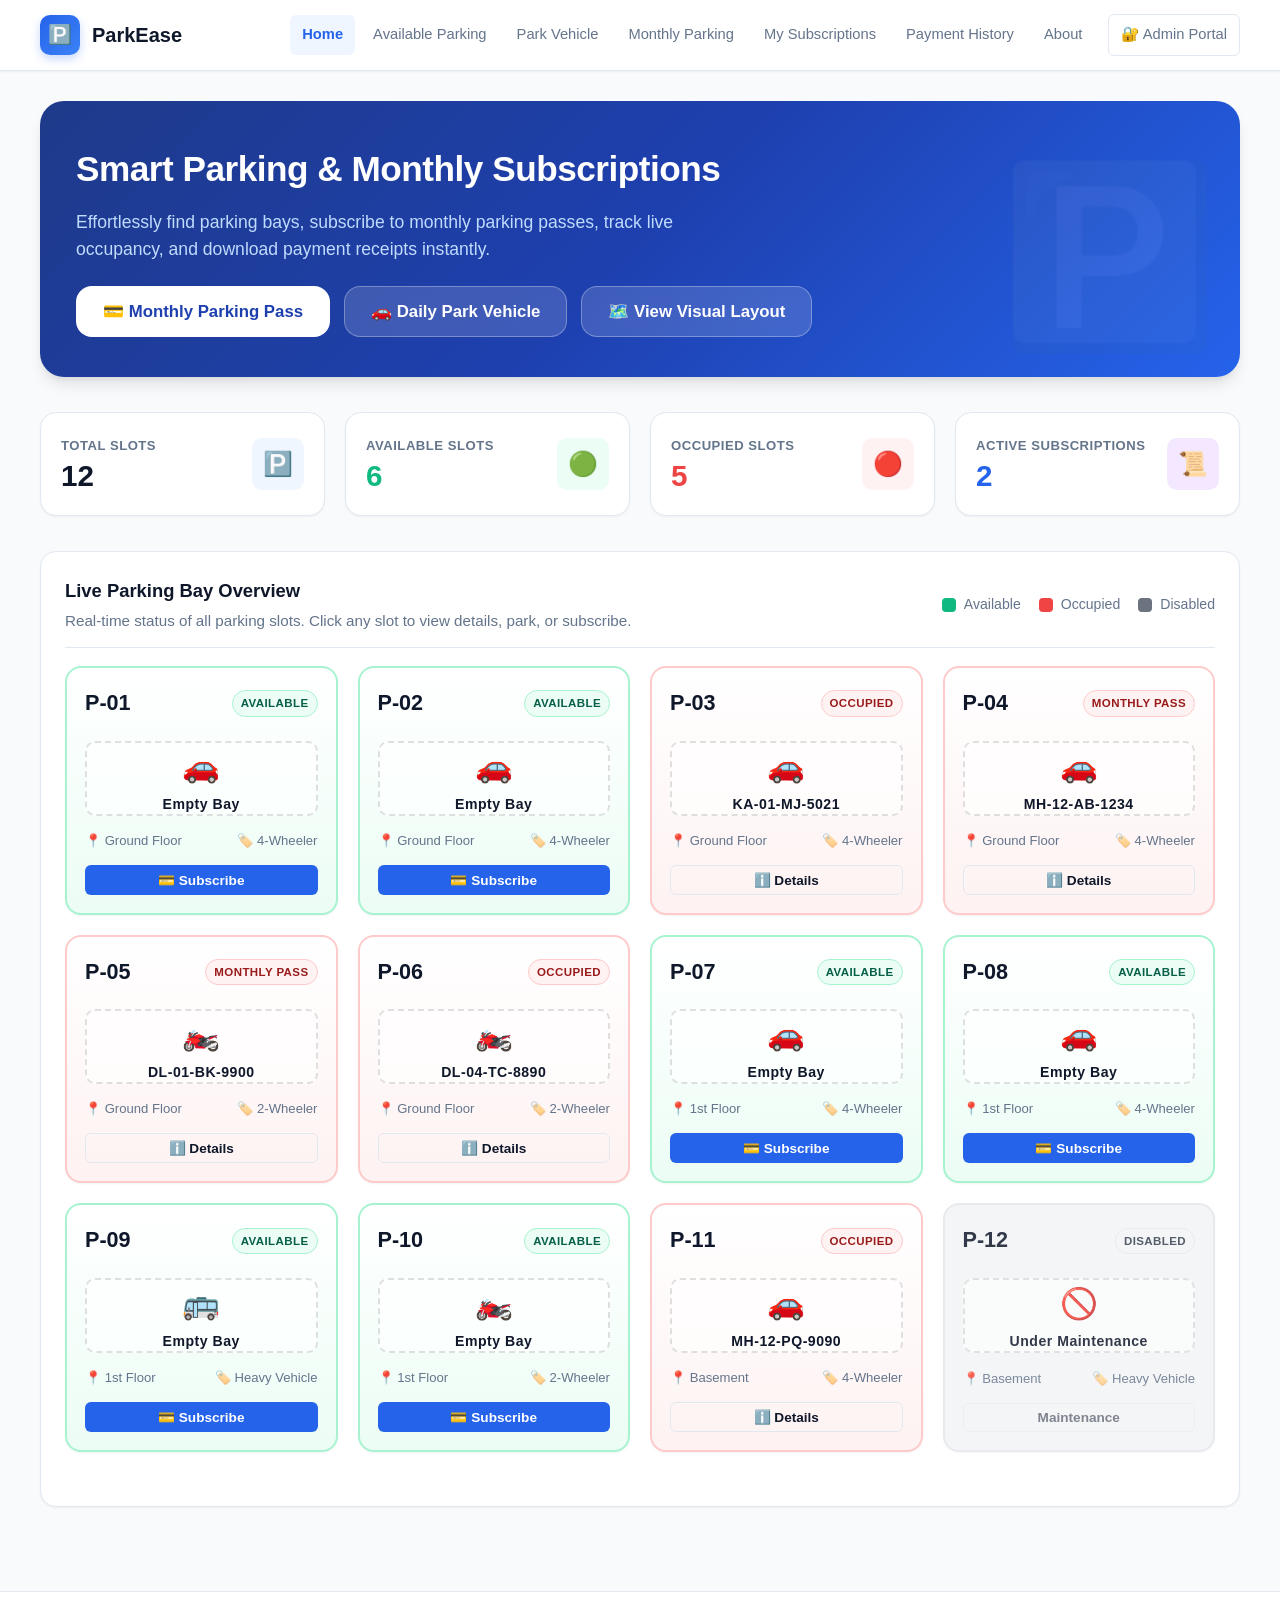
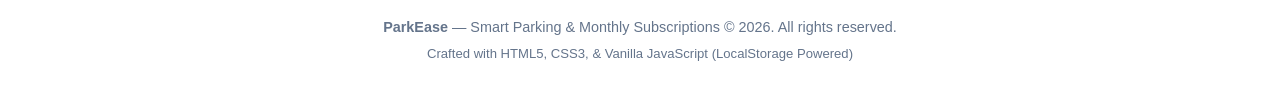
==== commit 738bef1b: "Add monthly parking payment system, subscription renewals, revenue analytics, and printable receipts" ====
--- a/index.html
+++ b/index.html
@@ -3,8 +3,8 @@
 <head>
     <meta charset="UTF-8">
     <meta name="viewport" content="width=device-width, initial-scale=1.0">
-    <meta name="description" content="Modern, responsive Parking Management System built with HTML5, CSS3, and Vanilla JavaScript.">
-    <title>ParkEase | Smart Parking Management System</title>
+    <meta name="description" content="Modern, responsive Parking Management System with Monthly Subscriptions & Payment Simulation.">
+    <title>ParkEase | Smart Parking & Monthly Subscription System</title>
     <!-- Stylesheet -->
     <link rel="stylesheet" href="css/style.css">
 </head>
@@ -28,10 +28,11 @@
             <!-- Navigation Links -->
             <ul class="nav-links" id="navLinks">
                 <li class="nav-item active"><a href="#home" data-nav="home">Home</a></li>
-                <li class="nav-item"><a href="#slots" data-nav="slots">Parking Slots</a></li>
+                <li class="nav-item"><a href="#slots" data-nav="slots">Available Parking</a></li>
                 <li class="nav-item"><a href="#park" data-nav="park">Park Vehicle</a></li>
-                <li class="nav-item"><a href="#active-vehicles" data-nav="active-vehicles">Active Vehicles</a></li>
-                <li class="nav-item"><a href="#history" data-nav="history">Parking History</a></li>
+                <li class="nav-item"><a href="#monthly-parking" data-nav="monthly-parking">Monthly Parking</a></li>
+                <li class="nav-item"><a href="#my-subscriptions" data-nav="my-subscriptions">My Subscriptions</a></li>
+                <li class="nav-item"><a href="#payment-history" data-nav="payment-history">Payment History</a></li>
                 <li class="nav-item"><a href="#about" data-nav="about">About</a></li>
                 <li class="nav-item nav-btn">
                     <a href="admin.html" class="btn btn-sm btn-outline">
@@ -55,11 +56,14 @@
                 <!-- Hero Banner -->
                 <div class="hero-banner">
                     <div>
-                        <h1 class="hero-title">Smart & Real-Time Parking System</h1>
-                        <p class="hero-subtitle">Effortlessly find available parking slots, park your vehicle, track real-time occupancy, and generate parking receipts with zero hassle.</p>
+                        <h1 class="hero-title">Smart Parking & Monthly Subscriptions</h1>
+                        <p class="hero-subtitle">Effortlessly find parking bays, subscribe to monthly parking passes, track live occupancy, and download payment receipts instantly.</p>
                         <div class="hero-actions">
-                            <button class="btn btn-lg hero-btn-light" onclick="navigateToSection('park')">
-                                🚗 Park a Vehicle Now
+                            <button class="btn btn-lg hero-btn-light" onclick="navigateToSection('monthly-parking')">
+                                💳 Monthly Parking Pass
+                            </button>
+                            <button class="btn btn-lg hero-btn-ghost" onclick="navigateToSection('park')">
+                                🚗 Daily Park Vehicle
                             </button>
                             <button class="btn btn-lg hero-btn-ghost" onclick="navigateToSection('slots')">
                                 🗺️ View Visual Layout
@@ -96,10 +100,10 @@
 
                     <div class="stat-card">
                         <div class="stat-info">
-                            <div class="stat-label">Total Parked Vehicles</div>
-                            <div class="stat-value" id="stat-total-vehicles">0</div>
-                        </div>
-                        <div class="stat-icon amber">🚙</div>
+                            <div class="stat-label">Active Subscriptions</div>
+                            <div class="stat-value" id="stat-active-subs" style="color: var(--primary);">0</div>
+                        </div>
+                        <div class="stat-icon purple">📜</div>
                     </div>
                 </div>
 
@@ -108,7 +112,7 @@
                     <div class="card-header">
                         <div>
                             <h2 class="card-title">Live Parking Bay Overview</h2>
-                            <p class="section-subtitle">Click on any slot to view full details, park, or release a vehicle.</p>
+                            <p class="section-subtitle">Real-time status of all parking slots. Click any slot to view details, park, or subscribe.</p>
                         </div>
                         <div class="parking-legend">
                             <div class="legend-item"><span class="legend-color available"></span> Available</div>
@@ -118,13 +122,13 @@
                     </div>
 
                     <div class="parking-grid" id="home-slots-grid">
-                        <!-- Populated dynamically via JavaScript -->
+                        <!-- Injected via JavaScript -->
                     </div>
                 </div>
             </section>
 
             <!-- ====================================================================
-                 SECTION 2: PARKING SLOTS & VISUAL LAYOUT
+                 SECTION 2: AVAILABLE PARKING SLOTS & VISUAL LAYOUT
                  ==================================================================== -->
             <section id="section-slots" class="section">
                 <div class="section-header">
@@ -132,9 +136,14 @@
                         <h1 class="section-title">Parking Slots Directory</h1>
                         <p class="section-subtitle">Browse, filter, and inspect parking spaces across all floors and zones.</p>
                     </div>
-                    <button class="btn btn-primary" onclick="navigateToSection('park')">
-                        ➕ Park a Vehicle
-                    </button>
+                    <div style="display: flex; gap: 10px;">
+                        <button class="btn btn-primary" onclick="navigateToSection('monthly-parking')">
+                            💳 Monthly Pass
+                        </button>
+                        <button class="btn btn-outline" onclick="navigateToSection('park')">
+                            ➕ Daily Park
+                        </button>
+                    </div>
                 </div>
 
                 <!-- Filter & Search Controls -->
@@ -163,18 +172,18 @@
 
                 <!-- Slots Grid -->
                 <div class="parking-grid" id="all-slots-grid">
-                    <!-- Populated dynamically via JavaScript -->
+                    <!-- Injected via JavaScript -->
                 </div>
             </section>
 
             <!-- ====================================================================
-                 SECTION 3: PARK VEHICLE FORM
+                 SECTION 3: PARK VEHICLE FORM (DAILY CHECK-IN)
                  ==================================================================== -->
             <section id="section-park" class="section">
                 <div class="section-header">
                     <div>
-                        <h1 class="section-title">Park a Vehicle</h1>
-                        <p class="section-subtitle">Select an available parking slot and register the vehicle details.</p>
+                        <h1 class="section-title">Daily Vehicle Entry</h1>
+                        <p class="section-subtitle">Select an available parking slot and register the vehicle details for immediate parking.</p>
                     </div>
                     <button class="btn btn-outline" onclick="navigateToSection('slots')">
                         ⬅️ Back to Slots
@@ -192,15 +201,14 @@
                             <!-- Vehicle Number -->
                             <div class="form-group">
                                 <label for="input-vehicle-number" class="form-label">Vehicle Registration Number *</label>
-                                <input type="text" id="input-vehicle-number" class="form-control" placeholder="e.g. KA-01-AB-1234 or DL-04-TC-8890" maxlength="20" required>
+                                <input type="text" id="input-vehicle-number" class="form-control" placeholder="e.g. KA-01-AB-1234 or MH-12-PQ-9090" maxlength="20" required>
                                 <div class="form-text-error" id="error-vehicle-number">Please enter a valid vehicle number.</div>
-                                <div class="form-hint">Standard format: State code, district number, series & 4 digits.</div>
                             </div>
 
                             <!-- Owner Name -->
                             <div class="form-group">
                                 <label for="input-owner-name" class="form-label">Vehicle Owner Name *</label>
-                                <input type="text" id="input-owner-name" class="form-control" placeholder="e.g. John Doe / Priya Sharma" maxlength="50" required>
+                                <input type="text" id="input-owner-name" class="form-control" placeholder="e.g. John Doe" maxlength="50" required>
                                 <div class="form-text-error" id="error-owner-name">Please enter the owner's full name.</div>
                             </div>
 
@@ -218,13 +226,11 @@
                             <div class="form-group">
                                 <label for="select-parking-slot" class="form-label">Select Available Parking Slot *</label>
                                 <select id="select-parking-slot" class="form-control" required>
-                                    <!-- Populated dynamically with available slots -->
+                                    <!-- Populated dynamically -->
                                 </select>
                                 <div class="form-text-error" id="error-parking-slot">Please select an available parking slot.</div>
-                                <div class="form-hint">Only currently unoccupied and active slots are displayed.</div>
-                            </div>
-
-                            <!-- Submit Button -->
+                            </div>
+
                             <div style="margin-top: 25px;">
                                 <button type="submit" class="btn btn-primary btn-lg" style="width: 100%;">
                                     🚗 Confirm & Park Vehicle
@@ -233,17 +239,17 @@
                         </form>
                     </div>
 
-                    <!-- Guidance & Information Box -->
-                    <div>
-                        <div class="card" style="background: #ffffff; border-left: 5px solid var(--primary);">
-                            <h3 class="card-title" style="margin-bottom: 12px;">📌 Important Parking Guidelines</h3>
-                            <ul style="padding-left: 20px; color: var(--text-muted); font-size: 0.92rem; line-height: 1.8;">
-                                <li>Ensure the vehicle is parked within the bay boundary lines.</li>
-                                <li>Verify that your vehicle type matches the allocated slot category.</li>
-                                <li>Duplicate entries of currently active vehicles are automatically rejected.</li>
-                                <li>Parking receipts are generated instantly upon confirmation.</li>
-                                <li>No online payment is required for this demo application.</li>
-                            </ul>
+                    <!-- Subscription CTA Box -->
+                    <div>
+                        <div class="card" style="background: linear-gradient(135deg, #eff6ff, #ffffff); border: 2px solid #bfdbfe;">
+                            <div style="font-size: 2.2rem; margin-bottom: 8px;">💳</div>
+                            <h3 class="card-title" style="color: var(--primary-dark); margin-bottom: 6px;">Need Hassle-Free Regular Parking?</h3>
+                            <p style="color: var(--text-muted); font-size: 0.92rem; line-height: 1.6; margin-bottom: 18px;">
+                                Get guaranteed reserved parking 24/7 with our affordable <strong>Monthly Parking Subscriptions</strong> starting at just ₹500/month!
+                            </p>
+                            <button class="btn btn-primary" onclick="navigateToSection('monthly-parking')" style="width: 100%;">
+                                View Monthly Plans & Subscribe ➔
+                            </button>
                         </div>
 
                         <div class="card">
@@ -251,13 +257,13 @@
                                 <h3 class="card-title">Live Availability Snapshot</h3>
                             </div>
                             <div style="display: flex; gap: 15px;">
-                                <div style="flex: 1; text-align: center; background: var(--success-bg); padding: 16px; border-radius: var(--radius-md); border: 1px solid var(--success-border);">
+                                <div style="flex: 1; text-align: center; background: var(--success-bg); padding: 14px; border-radius: var(--radius-md); border: 1px solid var(--success-border);">
                                     <div style="font-size: 1.8rem; font-weight: 800; color: var(--success);" id="quick-avail-count">0</div>
-                                    <div style="font-size: 0.82rem; font-weight: 600; color: var(--success-text);">SLOTS AVAILABLE</div>
+                                    <div style="font-size: 0.8rem; font-weight: 600; color: var(--success-text);">SLOTS AVAILABLE</div>
                                 </div>
-                                <div style="flex: 1; text-align: center; background: var(--danger-bg); padding: 16px; border-radius: var(--radius-md); border: 1px solid var(--danger-border);">
+                                <div style="flex: 1; text-align: center; background: var(--danger-bg); padding: 14px; border-radius: var(--radius-md); border: 1px solid var(--danger-border);">
                                     <div style="font-size: 1.8rem; font-weight: 800; color: var(--danger);" id="quick-occ-count">0</div>
-                                    <div style="font-size: 0.82rem; font-weight: 600; color: var(--danger-text);">SLOTS OCCUPIED</div>
+                                    <div style="font-size: 0.8rem; font-weight: 600; color: var(--danger-text);">SLOTS OCCUPIED</div>
                                 </div>
                             </div>
                         </div>
@@ -266,170 +272,454 @@
             </section>
 
             <!-- ====================================================================
-                 SECTION 4: ACTIVE PARKED VEHICLES
+                 SECTION 4: MONTHLY PARKING & SUBSCRIPTION BOOKING
                  ==================================================================== -->
-            <section id="section-active-vehicles" class="section">
+            <section id="section-monthly-parking" class="section">
                 <div class="section-header">
                     <div>
-                        <h1 class="section-title">Currently Parked Vehicles</h1>
-                        <p class="section-subtitle">Real-time roster of all parked vehicles. Release vehicles when they exit.</p>
-                    </div>
-                    <button class="btn btn-primary" onclick="navigateToSection('park')">
-                        ➕ Park Another Vehicle
+                        <h1 class="section-title">Monthly Parking Subscriptions</h1>
+                        <p class="section-subtitle">Choose a monthly plan, select your preferred parking bay, and complete your demo payment.</p>
+                    </div>
+                    <button class="btn btn-outline" onclick="navigateToSection('my-subscriptions')">
+                        📋 View My Subscriptions
+                    </button>
+                </div>
+
+                <!-- Plan Selection Cards -->
+                <h3 style="font-size: 1.15rem; font-weight: 700; margin-bottom: 14px;">1. Select Monthly Plan:</h3>
+                <div class="plans-grid" id="monthly-plans-grid">
+                    <!-- Populated dynamically via storage.js plans -->
+                </div>
+
+                <!-- Subscription & Payment Details Form -->
+                <div class="card">
+                    <div class="card-header">
+                        <h2 class="card-title">2. Subscription & Vehicle Registration</h2>
+                    </div>
+
+                    <form id="monthly-subscribe-form" novalidate>
+                        <div style="display: grid; grid-template-columns: repeat(auto-fit, minmax(280px, 1fr)); gap: 20px;">
+                            
+                            <!-- Vehicle Number -->
+                            <div class="form-group">
+                                <label for="sub-vehicle-number" class="form-label">Vehicle Registration Number *</label>
+                                <input type="text" id="sub-vehicle-number" class="form-control" placeholder="e.g. MH-12-AB-1234" maxlength="20" required>
+                                <div class="form-text-error" id="error-sub-vehicle-number">Please enter a valid vehicle number.</div>
+                            </div>
+
+                            <!-- Owner Name -->
+                            <div class="form-group">
+                                <label for="sub-owner-name" class="form-label">Vehicle Owner Name *</label>
+                                <input type="text" id="sub-owner-name" class="form-control" placeholder="e.g. John Fernandes" maxlength="50" required>
+                                <div class="form-text-error" id="error-sub-owner-name">Please enter owner full name.</div>
+                            </div>
+
+                            <!-- Vehicle Type -->
+                            <div class="form-group">
+                                <label for="sub-vehicle-type" class="form-label">Vehicle Category</label>
+                                <select id="sub-vehicle-type" class="form-control" required>
+                                    <option value="4-Wheeler">4-Wheeler (Car / SUV)</option>
+                                    <option value="2-Wheeler">2-Wheeler (Bike / Scooter)</option>
+                                    <option value="Heavy Vehicle">Heavy Vehicle (Bus / Truck)</option>
+                                </select>
+                            </div>
+
+                            <!-- Parking Slot Selection -->
+                            <div class="form-group">
+                                <label for="sub-parking-slot" class="form-label">Select Dedicated Slot *</label>
+                                <select id="sub-parking-slot" class="form-control" required>
+                                    <!-- Populated dynamically -->
+                                </select>
+                                <div class="form-text-error" id="error-sub-parking-slot">Please select an available parking slot.</div>
+                            </div>
+
+                            <!-- Start Date -->
+                            <div class="form-group">
+                                <label for="sub-start-date" class="form-label">Subscription Start Date *</label>
+                                <input type="date" id="sub-start-date" class="form-control" required>
+                            </div>
+
+                            <!-- End Date (Auto-calculated) -->
+                            <div class="form-group">
+                                <label for="sub-end-date" class="form-label">Subscription Expiry Date (30 Days)</label>
+                                <input type="date" id="sub-end-date" class="form-control" readonly style="background-color: var(--bg-main); font-weight: 700; color: var(--primary-dark);">
+                            </div>
+
+                        </div>
+
+                        <!-- Live Order Summary Box -->
+                        <div style="background: var(--bg-main); border: 1px solid var(--border-color); border-radius: var(--radius-lg); padding: 18px 22px; margin: 20px 0;">
+                            <div style="display: flex; justify-content: space-between; align-items: center; flex-wrap: wrap; gap: 10px;">
+                                <div>
+                                    <div style="font-size: 0.85rem; color: var(--text-muted); font-weight: 600; text-transform: uppercase;">Selected Plan & Slot</div>
+                                    <div style="font-size: 1.15rem; font-weight: 800; color: var(--text-main);" id="summary-plan-title">Car Monthly Parking — Slot P-04</div>
+                                    <div style="font-size: 0.88rem; color: var(--text-muted);" id="summary-date-range">Valid: 30 Days</div>
+                                </div>
+                                <div style="text-align: right;">
+                                    <div style="font-size: 0.85rem; color: var(--text-muted); font-weight: 600; text-transform: uppercase;">Total Monthly Amount</div>
+                                    <div style="font-size: 2rem; font-weight: 900; color: var(--primary-dark);" id="summary-amount">₹1,500</div>
+                                </div>
+                            </div>
+                        </div>
+
+                        <button type="submit" class="btn btn-primary btn-lg" style="width: 100%;">
+                            💳 Proceed to Demo Payment (₹<span id="btn-pay-amount">1,500</span>)
+                        </button>
+                    </form>
+                </div>
+            </section>
+
+            <!-- ====================================================================
+                 SECTION 5: MY SUBSCRIPTIONS
+                 ==================================================================== -->
+            <section id="section-my-subscriptions" class="section">
+                <div class="section-header">
+                    <div>
+                        <h1 class="section-title">My Monthly Subscriptions</h1>
+                        <p class="section-subtitle">View and manage all monthly parking subscriptions, check remaining days, or renew.</p>
+                    </div>
+                    <button class="btn btn-primary" onclick="navigateToSection('monthly-parking')">
+                        ➕ New Monthly Subscription
                     </button>
                 </div>
 
                 <div class="filter-bar">
                     <div class="search-input-wrap">
                         <span class="search-icon">🔍</span>
-                        <input type="text" id="active-vehicle-search" placeholder="Search by vehicle number, owner, or slot ID...">
-                    </div>
+                        <input type="text" id="subs-search-input" placeholder="Search by vehicle number, owner name, or subscription ID...">
+                    </div>
+                    <select id="subs-status-filter" class="filter-select" aria-label="Filter subscriptions by status">
+                        <option value="ALL">All Statuses</option>
+                        <option value="Active">Active</option>
+                        <option value="Expiring Soon">Expiring Soon (≤ 5 Days)</option>
+                        <option value="Expired">Expired</option>
+                        <option value="Cancelled">Cancelled</option>
+                    </select>
                 </div>
 
                 <div class="card" style="padding: 0; overflow: hidden;">
                     <div class="table-responsive">
-                        <table class="custom-table" id="active-vehicles-table">
+                        <table class="custom-table" id="subs-table">
                             <thead>
                                 <tr>
-                                    <th>Slot ID</th>
+                                    <th>Sub ID</th>
                                     <th>Vehicle Number</th>
                                     <th>Owner Name</th>
-                                    <th>Vehicle Type</th>
-                                    <th>Floor / Zone</th>
-                                    <th>Parked Time</th>
-                                    <th style="text-align: right;">Action</th>
+                                    <th>Slot</th>
+                                    <th>Plan</th>
+                                    <th>Amount</th>
+                                    <th>Start Date</th>
+                                    <th>Expiry Date</th>
+                                    <th>Status</th>
+                                    <th style="text-align: right;">Actions</th>
                                 </tr>
                             </thead>
-                            <tbody id="active-vehicles-tbody">
+                            <tbody id="subs-tbody">
                                 <!-- Populated dynamically -->
                             </tbody>
                         </table>
                     </div>
-                    <div id="no-active-vehicles-msg" class="empty-state" style="display: none;">
-                        <div class="empty-state-icon">🅿️</div>
-                        <h3 class="empty-state-title">No Vehicles Currently Parked</h3>
-                        <p class="empty-state-text">All parking slots are currently free. Park a vehicle to see it listed here.</p>
-                        <button class="btn btn-primary btn-sm" onclick="navigateToSection('park')">Park a Vehicle</button>
+                    <div id="no-subs-msg" class="empty-state" style="display: none;">
+                        <div class="empty-state-icon">📜</div>
+                        <h3 class="empty-state-title">No Subscriptions Found</h3>
+                        <p class="empty-state-text">You have not subscribed to any monthly parking passes yet.</p>
+                        <button class="btn btn-primary btn-sm" onclick="navigateToSection('monthly-parking')">Subscribe Now</button>
                     </div>
                 </div>
             </section>
 
             <!-- ====================================================================
-                 SECTION 5: PARKING HISTORY
+                 SECTION 6: PAYMENT HISTORY
                  ==================================================================== -->
-            <section id="section-history" class="section">
+            <section id="section-payment-history" class="section">
                 <div class="section-header">
                     <div>
-                        <h1 class="section-title">Parking History & Logs</h1>
-                        <p class="section-subtitle">Complete transaction log of all vehicles parked and released.</p>
+                        <h1 class="section-title">Payment History & Receipts</h1>
+                        <p class="section-subtitle">Review all completed simulated payments and download printable receipts.</p>
                     </div>
                 </div>
 
                 <div class="filter-bar">
                     <div class="search-input-wrap">
                         <span class="search-icon">🔍</span>
-                        <input type="text" id="history-search-input" placeholder="Search history by vehicle number, owner, or slot ID...">
-                    </div>
-                    <select id="history-type-filter" class="filter-select" aria-label="Filter history by vehicle type">
-                        <option value="ALL">All Vehicle Types</option>
-                        <option value="4-Wheeler">4-Wheeler</option>
-                        <option value="2-Wheeler">2-Wheeler</option>
-                        <option value="Heavy Vehicle">Heavy Vehicle</option>
+                        <input type="text" id="pay-search-input" placeholder="Search payments by Payment ID, vehicle, or owner...">
+                    </div>
+                    <select id="pay-method-filter" class="filter-select" aria-label="Filter payments by method">
+                        <option value="ALL">All Payment Methods</option>
+                        <option value="UPI">UPI</option>
+                        <option value="Debit Card">Debit Card</option>
+                        <option value="Credit Card">Credit Card</option>
+                        <option value="Cash">Cash</option>
+                    </select>
+                    <select id="pay-status-filter" class="filter-select" aria-label="Filter payments by status">
+                        <option value="ALL">All Statuses</option>
+                        <option value="Successful">Successful</option>
                     </select>
                 </div>
 
                 <div class="card" style="padding: 0; overflow: hidden;">
                     <div class="table-responsive">
-                        <table class="custom-table" id="history-table">
+                        <table class="custom-table" id="payments-table">
                             <thead>
                                 <tr>
-                                    <th>Log ID</th>
+                                    <th>Payment ID</th>
+                                    <th>Subscription ID</th>
                                     <th>Vehicle Number</th>
-                                    <th>Owner Name</th>
-                                    <th>Type</th>
                                     <th>Slot</th>
-                                    <th>In Time</th>
-                                    <th>Out Time</th>
-                                    <th>Duration</th>
-                                    <th>Released By</th>
+                                    <th>Plan</th>
+                                    <th>Amount</th>
+                                    <th>Method</th>
+                                    <th>Date</th>
+                                    <th>Status</th>
+                                    <th style="text-align: right;">Receipt</th>
                                 </tr>
                             </thead>
-                            <tbody id="history-tbody">
+                            <tbody id="payments-tbody">
                                 <!-- Populated dynamically -->
                             </tbody>
                         </table>
                     </div>
-                    <div id="no-history-msg" class="empty-state" style="display: none;">
-                        <div class="empty-state-icon">📜</div>
-                        <h3 class="empty-state-title">No Parking History Found</h3>
-                        <p class="empty-state-text">When vehicles are released from parking slots, their detailed session records appear here.</p>
+                    <div id="no-payments-msg" class="empty-state" style="display: none;">
+                        <div class="empty-state-icon">🧾</div>
+                        <h3 class="empty-state-title">No Payment Records Found</h3>
+                        <p class="empty-state-text">Payments made for monthly passes will appear here.</p>
                     </div>
                 </div>
             </section>
 
             <!-- ====================================================================
-                 SECTION 6: ABOUT & PORTFOLIO SHOWCASE
+                 SECTION 7: ABOUT & PORTFOLIO SHOWCASE
                  ==================================================================== -->
             <section id="section-about" class="section">
                 <div class="section-header">
                     <div>
                         <h1 class="section-title">About ParkEase</h1>
-                        <p class="section-subtitle">Modern, lightweight Parking Management Web Application built with vanilla web technologies.</p>
+                        <p class="section-subtitle">Modern, lightweight Parking Management Web Application with Monthly Payments.</p>
                     </div>
                 </div>
 
                 <div class="card" style="background: linear-gradient(to right, #ffffff, var(--primary-light));">
                     <h2 style="font-size: 1.4rem; font-weight: 700; margin-bottom: 12px; color: var(--primary-dark);">🚗 Project Overview</h2>
                     <p style="color: var(--text-muted); font-size: 1rem; line-height: 1.7; margin-bottom: 16px;">
-                        <strong>ParkEase</strong> is an end-to-end, zero-dependency Parking Management System crafted using pure <strong>HTML5, CSS3, and Vanilla JavaScript</strong>.
-                        It leverages the browser's <strong>LocalStorage API</strong> for persistent client-side data storage without requiring any backend server, Node.js, PHP, or external databases.
-                    </p>
-                    <p style="color: var(--text-muted); font-size: 0.95rem; line-height: 1.7;">
-                        Ideal for college projects, viva presentations, and web development portfolios. It delivers an intuitive User Panel alongside a comprehensive Admin Dashboard.
+                        <strong>ParkEase</strong> is a full-featured, zero-dependency Parking Management System crafted using pure <strong>HTML5, CSS3, and Vanilla JavaScript</strong>.
+                        It manages daily parking, monthly subscriptions, simulated payment processing (UPI, Card, Cash), and revenue reporting, persisting all data directly in the browser via the <strong>LocalStorage API</strong>.
                     </p>
                 </div>
 
                 <div class="about-grid">
                     <div class="feature-box">
-                        <div class="feature-icon">⚡</div>
-                        <h3 class="feature-title">Pure Vanilla Stack</h3>
-                        <p class="feature-desc">Built with 100% native HTML5, CSS3, and ES6+ JavaScript. No external libraries, npm dependencies, or heavy frameworks.</p>
+                        <div class="feature-icon">💳</div>
+                        <h3 class="feature-title">Monthly Subscriptions</h3>
+                        <p class="feature-desc">Automated 30-day passes with dynamic pricing for bikes (₹500), cars (₹1,500), premium slots (₹2,000), and heavy vehicles (₹3,000).</p>
+                    </div>
+
+                    <div class="feature-box">
+                        <div class="feature-icon">🛡️</div>
+                        <h3 class="feature-title">Payment Simulation</h3>
+                        <p class="feature-desc">Realistic simulated checkout interface supporting UPI, Debit/Credit Card, and Cash without processing real funds.</p>
+                    </div>
+
+                    <div class="feature-box">
+                        <div class="feature-icon">🖨️</div>
+                        <h3 class="feature-title">Printable Receipts</h3>
+                        <p class="feature-desc">Clean, professional payment receipts with unique Payment and Subscription IDs ready for instant browser printing.</p>
+                    </div>
+
+                    <div class="feature-box">
+                        <div class="feature-icon">⏳</div>
+                        <h3 class="feature-title">Expiry Tracking & Renewal</h3>
+                        <p class="feature-desc">Real-time subscription lifecycle tracking (Active, Expiring Soon, Expired) with one-click instant renewal.</p>
+                    </div>
+
+                    <div class="feature-box">
+                        <div class="feature-icon">📊</div>
+                        <h3 class="feature-title">Admin Revenue Reports</h3>
+                        <p class="feature-desc">Comprehensive administrative analytics displaying daily/monthly earnings, transaction logs, and pure CSS charts.</p>
                     </div>
 
                     <div class="feature-box">
                         <div class="feature-icon">💾</div>
-                        <h3 class="feature-title">LocalStorage Persistence</h3>
-                        <p class="feature-desc">All parking slots, vehicle statuses, historical logs, and authentication states persist seamlessly across browser refreshes.</p>
-                    </div>
-
-                    <div class="feature-box">
-                        <div class="feature-icon">🗺️</div>
-                        <h3 class="feature-title">Visual Parking Bays</h3>
-                        <p class="feature-desc">Interactive visual parking lot layout featuring color-coded statuses: Green (Available), Red (Occupied), and Gray (Disabled).</p>
-                    </div>
-
-                    <div class="feature-box">
-                        <div class="feature-icon">🛡️</div>
-                        <h3 class="feature-title">Robust Validation</h3>
-                        <p class="feature-desc">Client-side validations preventing duplicate vehicle registrations, collisions on occupied slots, and invalid inputs.</p>
-                    </div>
-
-                    <div class="feature-box">
-                        <div class="feature-icon">🔐</div>
-                        <h3 class="feature-title">Admin Management</h3>
-                        <p class="feature-desc">Protected Admin Dashboard for slot CRUD operations, maintenance toggling, vehicle management, and audit logs.</p>
-                    </div>
-
-                    <div class="feature-box">
-                        <div class="feature-icon">📱</div>
-                        <h3 class="feature-title">Responsive & Mobile Friendly</h3>
-                        <p class="feature-desc">Carefully styled with modern CSS Grid and Flexbox for seamless usability across desktops, tablets, and smartphones.</p>
+                        <h3 class="feature-title">Zero Backend Needed</h3>
+                        <p class="feature-desc">100% client-side execution ready for GitHub Pages hosting without requiring Node.js, PHP, or external databases.</p>
                     </div>
                 </div>
             </section>
 
         </div>
     </main>
+
+    <!-- ====================================================================
+         DEMO PAYMENT MODAL (CHECKOUT SIMULATION)
+         ==================================================================== -->
+    <div class="modal-backdrop" id="paymentModal">
+        <div class="modal-dialog">
+            <div class="modal-header">
+                <h3 class="modal-title">💳 Complete Demo Payment</h3>
+                <button class="modal-close" onclick="closeModal('paymentModal')">&times;</button>
+            </div>
+            <div class="modal-body">
+                
+                <!-- Mandatory Demo Disclaimer Banner -->
+                <div class="demo-payment-alert">
+                    <span>⚠️</span>
+                    <span><strong>Demo Payment:</strong> No real money or card details will be charged.</span>
+                </div>
+
+                <!-- Payment Summary Tag -->
+                <div style="display: flex; justify-content: space-between; align-items: center; background: var(--bg-main); padding: 12px 16px; border-radius: var(--radius-md); border: 1px solid var(--border-color); margin-bottom: 18px;">
+                    <div>
+                        <div style="font-size: 0.8rem; font-weight: 600; color: var(--text-muted); text-transform: uppercase;">Payable Amount</div>
+                        <div style="font-size: 1.5rem; font-weight: 800; color: var(--primary-dark);" id="modal-pay-amount">₹1,500</div>
+                    </div>
+                    <div style="text-align: right;">
+                        <div style="font-size: 0.8rem; font-weight: 600; color: var(--text-muted); text-transform: uppercase;">Selected Plan</div>
+                        <div style="font-weight: 700; color: var(--text-main);" id="modal-pay-plan">Monthly Car Parking</div>
+                    </div>
+                </div>
+
+                <!-- Payment Method Tabs -->
+                <div class="payment-methods-tabs">
+                    <button class="pay-tab-btn active" data-pay-method="UPI">⚡ UPI / QR</button>
+                    <button class="pay-tab-btn" data-pay-method="Debit Card">💳 Debit Card</button>
+                    <button class="pay-tab-btn" data-pay-method="Credit Card">💳 Credit Card</button>
+                    <button class="pay-tab-btn" data-pay-method="Cash">💵 Cash</button>
+                </div>
+
+                <!-- Form Panel: UPI -->
+                <div class="payment-method-panel active" id="pay-panel-UPI">
+                    <div class="form-group">
+                        <label for="demo-upi-id" class="form-label">Enter Virtual Payment Address (UPI ID)</label>
+                        <input type="text" id="demo-upi-id" class="form-control" placeholder="e.g. user@okhdfcbank or yourname@paytm" value="user@okhdfcbank">
+                        <div class="form-hint">Accepted apps: Google Pay, PhonePe, Paytm, BHIM.</div>
+                    </div>
+                </div>
+
+                <!-- Form Panel: Cards (Debit / Credit) -->
+                <div class="payment-method-panel" id="pay-panel-Card">
+                    <div class="form-group">
+                        <label for="demo-card-name" class="form-label">Cardholder Name</label>
+                        <input type="text" id="demo-card-name" class="form-control" placeholder="e.g. John Fernandes" value="Demo Cardholder">
+                    </div>
+                    <div class="form-group">
+                        <label for="demo-card-number" class="form-label">Dummy Card Number</label>
+                        <input type="text" id="demo-card-number" class="form-control" placeholder="4532 •••• •••• 8899" value="4532 0000 0000 8899" maxlength="19">
+                    </div>
+                    <div style="display: grid; grid-template-columns: 1fr 1fr; gap: 14px;">
+                        <div class="form-group">
+                            <label for="demo-card-exp" class="form-label">Expiry (MM/YY)</label>
+                            <input type="text" id="demo-card-exp" class="form-control" placeholder="12/28" value="12/28" maxlength="5">
+                        </div>
+                        <div class="form-group">
+                            <label for="demo-card-cvv" class="form-label">Demo CVV</label>
+                            <input type="password" id="demo-card-cvv" class="form-control" placeholder="•••" value="123" maxlength="4">
+                        </div>
+                    </div>
+                </div>
+
+                <!-- Form Panel: Cash -->
+                <div class="payment-method-panel" id="pay-panel-Cash">
+                    <div style="text-align: center; padding: 18px 10px;">
+                        <div style="font-size: 2.5rem; margin-bottom: 6px;">💵</div>
+                        <h4 style="font-weight: 700;">Pay at Parking Counter</h4>
+                        <p style="font-size: 0.88rem; color: var(--text-muted); margin-top: 4px;">Confirm now to reserve your slot. Hand over the cash at the facility entrance desk.</p>
+                    </div>
+                </div>
+
+            </div>
+            <div class="modal-footer">
+                <button class="btn btn-outline" onclick="closeModal('paymentModal')">Cancel</button>
+                <button class="btn btn-primary" id="confirm-payment-btn">
+                    🔒 Pay ₹<span id="modal-btn-amount">1,500</span> & Activate
+                </button>
+            </div>
+        </div>
+    </div>
+
+    <!-- ====================================================================
+         PRINTABLE PAYMENT RECEIPT MODAL
+         ==================================================================== -->
+    <div class="modal-backdrop" id="receiptModal">
+        <div class="modal-dialog" style="max-width: 580px;">
+            <div class="modal-header">
+                <h3 class="modal-title">🧾 Parking Payment Receipt</h3>
+                <button class="modal-close" onclick="closeModal('receiptModal')">&times;</button>
+            </div>
+            <div class="modal-body">
+                
+                <div class="printable-receipt" id="printable-receipt-content">
+                    <div class="receipt-watermark">PAID</div>
+                    
+                    <div class="receipt-header">
+                        <div style="font-size: 1.6rem; margin-bottom: 2px;">🅿️</div>
+                        <div class="receipt-title">PARKING MANAGEMENT SYSTEM</div>
+                        <div class="receipt-subtitle">Official Payment Receipt & Tax Invoice</div>
+                    </div>
+
+                    <div class="detail-grid">
+                        <div class="detail-item">
+                            <div class="detail-label">Payment ID</div>
+                            <div class="detail-value" style="color: var(--primary-dark);" id="rcpt-pay-id">--</div>
+                        </div>
+                        <div class="detail-item">
+                            <div class="detail-label">Subscription ID</div>
+                            <div class="detail-value" id="rcpt-sub-id">--</div>
+                        </div>
+                        <div class="detail-item full-width">
+                            <div class="detail-label">Customer / Owner Name</div>
+                            <div class="detail-value" id="rcpt-owner">--</div>
+                        </div>
+                        <div class="detail-item">
+                            <div class="detail-label">Vehicle Number</div>
+                            <div class="detail-value" id="rcpt-veh-no">--</div>
+                        </div>
+                        <div class="detail-item">
+                            <div class="detail-label">Vehicle Type</div>
+                            <div class="detail-value" id="rcpt-veh-type">--</div>
+                        </div>
+                        <div class="detail-item">
+                            <div class="detail-label">Assigned Slot</div>
+                            <div class="detail-value" style="color: var(--primary); font-size: 1.1rem;" id="rcpt-slot">--</div>
+                        </div>
+                        <div class="detail-item">
+                            <div class="detail-label">Plan Selected</div>
+                            <div class="detail-value" id="rcpt-plan">--</div>
+                        </div>
+                        <div class="detail-item">
+                            <div class="detail-label">Start Date</div>
+                            <div class="detail-value" id="rcpt-start">--</div>
+                        </div>
+                        <div class="detail-item">
+                            <div class="detail-label">Expiry Date</div>
+                            <div class="detail-value" style="color: var(--danger-text);" id="rcpt-end">--</div>
+                        </div>
+                        <div class="detail-item">
+                            <div class="detail-label">Payment Method</div>
+                            <div class="detail-value" id="rcpt-method">--</div>
+                        </div>
+                        <div class="detail-item">
+                            <div class="detail-label">Payment Status</div>
+                            <div class="detail-value"><span class="badge badge-success">✓ Successful</span></div>
+                        </div>
+                        <div class="detail-item full-width" style="background: var(--primary-light); border-color: #bfdbfe;">
+                            <div class="detail-label" style="color: var(--primary-dark);">Total Amount Paid</div>
+                            <div class="detail-value" style="font-size: 1.4rem; color: var(--primary-dark);" id="rcpt-amount">--</div>
+                        </div>
+                    </div>
+
+                    <div style="text-align: center; font-size: 0.78rem; color: var(--text-muted); margin-top: 14px; border-top: 1px dashed var(--border-color); padding-top: 10px;">
+                        Generated on <span id="rcpt-timestamp">--</span> • Valid across all facility gates.
+                    </div>
+                </div>
+
+            </div>
+            <div class="modal-footer">
+                <button class="btn btn-outline" onclick="closeModal('receiptModal')">Close</button>
+                <button class="btn btn-primary" onclick="window.print()">
+                    🖨️ Print Receipt
+                </button>
+            </div>
+        </div>
+    </div>
 
     <!-- ====================================================================
          SLOT DETAILS MODAL
@@ -450,89 +740,28 @@
     </div>
 
     <!-- ====================================================================
-         RELEASE VEHICLE CONFIRMATION MODAL
+         CANCEL SUBSCRIPTION CONFIRMATION MODAL
          ==================================================================== -->
-    <div class="modal-backdrop" id="releaseConfirmModal">
+    <div class="modal-backdrop" id="cancelSubModal">
         <div class="modal-dialog">
             <div class="modal-header">
-                <h3 class="modal-title">Release Vehicle</h3>
-                <button class="modal-close" onclick="closeModal('releaseConfirmModal')">&times;</button>
-            </div>
-            <div class="modal-body" id="modal-release-body">
-                <p style="margin-bottom: 15px; color: var(--text-muted);">Are you sure you want to release this vehicle from its parking slot?</p>
-                <div class="detail-grid">
-                    <div class="detail-item">
-                        <div class="detail-label">Vehicle Number</div>
-                        <div class="detail-value" id="release-modal-veh-no">--</div>
-                    </div>
-                    <div class="detail-item">
-                        <div class="detail-label">Slot ID</div>
-                        <div class="detail-value" id="release-modal-slot-id">--</div>
-                    </div>
-                    <div class="detail-item full-width">
-                        <div class="detail-label">Owner Name</div>
-                        <div class="detail-value" id="release-modal-owner">--</div>
-                    </div>
-                    <div class="detail-item full-width">
-                        <div class="detail-label">Parked Since</div>
-                        <div class="detail-value" id="release-modal-time">--</div>
-                    </div>
-                </div>
+                <h3 class="modal-title">Cancel Subscription</h3>
+                <button class="modal-close" onclick="closeModal('cancelSubModal')">&times;</button>
+            </div>
+            <div class="modal-body">
+                <p style="color: var(--text-muted); font-size: 0.95rem; line-height: 1.6;">
+                    Are you sure you want to cancel subscription <strong id="cancel-sub-id-display">--</strong>?
+                    Cancelling will immediately release and free up the assigned parking slot.
+                </p>
             </div>
             <div class="modal-footer">
-                <button class="btn btn-outline" onclick="closeModal('releaseConfirmModal')">Cancel</button>
-                <button class="btn btn-danger" id="confirm-release-btn">Yes, Release Vehicle</button>
+                <button class="btn btn-outline" onclick="closeModal('cancelSubModal')">Keep Active</button>
+                <button class="btn btn-danger" id="confirm-cancel-sub-btn">Confirm Cancellation</button>
             </div>
         </div>
     </div>
 
-    <!-- ====================================================================
-         PARKING SUCCESS RECEIPT MODAL
-         ==================================================================== -->
-    <div class="modal-backdrop" id="receiptModal">
-        <div class="modal-dialog">
-            <div class="modal-header">
-                <h3 class="modal-title">🚗 Parking Receipt</h3>
-                <button class="modal-close" onclick="closeModal('receiptModal')">&times;</button>
-            </div>
-            <div class="modal-body" id="modal-receipt-body">
-                <div style="text-align: center; margin-bottom: 20px;">
-                    <div style="font-size: 3rem;">✅</div>
-                    <h3 style="color: var(--success); font-weight: 800; margin-top: 6px;">Vehicle Parked Successfully!</h3>
-                    <p style="font-size: 0.88rem; color: var(--text-muted);">Please retain this receipt for your records.</p>
-                </div>
-                <div class="detail-grid">
-                    <div class="detail-item">
-                        <div class="detail-label">Slot Allocated</div>
-                        <div class="detail-value" style="color: var(--primary);" id="receipt-slot-id">--</div>
-                    </div>
-                    <div class="detail-item">
-                        <div class="detail-label">Vehicle Type</div>
-                        <div class="detail-value" id="receipt-type">--</div>
-                    </div>
-                    <div class="detail-item full-width">
-                        <div class="detail-label">Vehicle Number</div>
-                        <div class="detail-value" id="receipt-veh-no">--</div>
-                    </div>
-                    <div class="detail-item full-width">
-                        <div class="detail-label">Owner Name</div>
-                        <div class="detail-value" id="receipt-owner">--</div>
-                    </div>
-                    <div class="detail-item full-width">
-                        <div class="detail-label">Check-in Timestamp</div>
-                        <div class="detail-value" id="receipt-time">--</div>
-                    </div>
-                </div>
-            </div>
-            <div class="modal-footer">
-                <button class="btn btn-primary" onclick="closeModal('receiptModal')">Done</button>
-            </div>
-        </div>
-    </div>
-
-    <!-- ====================================================================
-         TOAST NOTIFICATIONS CONTAINER
-         ==================================================================== -->
+    <!-- Toast Notifications -->
     <div class="toast-container" id="toastContainer"></div>
 
     <!-- ====================================================================
@@ -540,7 +769,7 @@
          ==================================================================== -->
     <footer class="footer">
         <div class="container">
-            <p><strong>ParkEase</strong> — Smart Parking Management System &copy; 2026. All rights reserved.</p>
+            <p><strong>ParkEase</strong> — Smart Parking & Monthly Subscriptions &copy; 2026. All rights reserved.</p>
             <p style="font-size: 0.82rem; margin-top: 4px;">Crafted with HTML5, CSS3, & Vanilla JavaScript (LocalStorage Powered)</p>
         </div>
     </footer>
--- a/css/style.css
+++ b/css/style.css
@@ -1,5 +1,5 @@
 /* ====================================================================
-   PARKING MANAGEMENT SYSTEM - MODERN STYLESHEET
+   PARKING MANAGEMENT SYSTEM - MODERN STYLESHEET (ENHANCED)
    ==================================================================== */
 
 :root {
@@ -51,7 +51,6 @@
     --shadow-lg: 0 10px 15px -3px rgba(0, 0, 0, 0.1), 0 4px 6px -2px rgba(0, 0, 0, 0.05);
     --shadow-xl: 0 20px 25px -5px rgba(0, 0, 0, 0.1), 0 10px 10px -5px rgba(0, 0, 0, 0.04);
 
-    /* Transitions */
     --transition: all 0.2s cubic-bezier(0.4, 0, 0.2, 1);
     --font-family: -apple-system, BlinkMacSystemFont, 'Segoe UI', Roboto, Helvetica, Arial, sans-serif;
 }
@@ -151,14 +150,14 @@
 .nav-links {
     display: flex;
     align-items: center;
-    gap: 8px;
+    gap: 6px;
     list-style: none;
 }
 
 .nav-item a {
     display: block;
-    padding: 8px 14px;
-    font-size: 0.95rem;
+    padding: 8px 12px;
+    font-size: 0.92rem;
     font-weight: 500;
     color: var(--text-muted);
     border-radius: var(--radius-sm);
@@ -177,10 +176,9 @@
 }
 
 .nav-btn {
-    margin-left: 10px;
-}
-
-/* Mobile Menu Toggle */
+    margin-left: 8px;
+}
+
 .menu-toggle {
     display: none;
     background: none;
@@ -325,7 +323,7 @@
 }
 
 /* ====================================================================
-   HERO / BANNER SECTION
+   HERO / BANNER
    ==================================================================== */
 
 .hero-banner {
@@ -398,12 +396,12 @@
 }
 
 /* ====================================================================
-   DASHBOARD STATS CARDS
+   STATS CARDS
    ==================================================================== */
 
 .stats-grid {
     display: grid;
-    grid-template-columns: repeat(auto-fit, minmax(230px, 1fr));
+    grid-template-columns: repeat(auto-fit, minmax(210px, 1fr));
     gap: 20px;
     margin-bottom: 35px;
 }
@@ -411,7 +409,7 @@
 .stat-card {
     background: var(--bg-card);
     border-radius: var(--radius-lg);
-    padding: 24px;
+    padding: 22px 20px;
     box-shadow: var(--shadow-sm);
     border: 1px solid var(--border-color);
     display: flex;
@@ -426,29 +424,30 @@
 }
 
 .stat-info .stat-label {
-    font-size: 0.88rem;
+    font-size: 0.82rem;
     font-weight: 600;
     color: var(--text-muted);
     text-transform: uppercase;
     letter-spacing: 0.5px;
-    margin-bottom: 6px;
+    margin-bottom: 4px;
 }
 
 .stat-info .stat-value {
-    font-size: 2.1rem;
+    font-size: 1.85rem;
     font-weight: 800;
     color: var(--text-main);
     line-height: 1.1;
 }
 
 .stat-icon {
-    width: 56px;
-    height: 56px;
+    width: 52px;
+    height: 52px;
     border-radius: var(--radius-md);
     display: flex;
     align-items: center;
     justify-content: center;
-    font-size: 1.6rem;
+    font-size: 1.5rem;
+    flex-shrink: 0;
 }
 
 .stat-icon.blue {
@@ -469,6 +468,11 @@
 .stat-icon.amber {
     background-color: var(--warning-bg);
     color: var(--warning);
+}
+
+.stat-icon.purple {
+    background-color: #f3e8ff;
+    color: #9333ea;
 }
 
 /* ====================================================================
@@ -526,12 +530,149 @@
     margin-bottom: 18px;
     padding-bottom: 14px;
     border-bottom: 1px solid var(--border-color);
+    flex-wrap: wrap;
+    gap: 10px;
 }
 
 .card-title {
     font-size: 1.15rem;
     font-weight: 700;
     color: var(--text-main);
+}
+
+/* ====================================================================
+   MONTHLY PLANS CARDS
+   ==================================================================== */
+
+.plans-grid {
+    display: grid;
+    grid-template-columns: repeat(auto-fit, minmax(240px, 1fr));
+    gap: 18px;
+    margin-bottom: 25px;
+}
+
+.plan-card {
+    background: var(--bg-card);
+    border: 2px solid var(--border-color);
+    border-radius: var(--radius-lg);
+    padding: 22px 18px;
+    cursor: pointer;
+    transition: var(--transition);
+    position: relative;
+    display: flex;
+    flex-direction: column;
+    justify-content: space-between;
+}
+
+.plan-card:hover {
+    border-color: var(--primary);
+    transform: translateY(-3px);
+    box-shadow: var(--shadow-md);
+}
+
+.plan-card.selected {
+    border-color: var(--primary);
+    background: linear-gradient(to bottom, #ffffff, var(--primary-light));
+    box-shadow: 0 8px 20px rgba(37, 99, 235, 0.15);
+}
+
+.plan-card.selected::after {
+    content: '✓ Selected';
+    position: absolute;
+    top: 12px;
+    right: 12px;
+    background: var(--primary);
+    color: #ffffff;
+    font-size: 0.72rem;
+    font-weight: 700;
+    padding: 3px 8px;
+    border-radius: 12px;
+}
+
+.plan-icon {
+    font-size: 2rem;
+    margin-bottom: 8px;
+}
+
+.plan-name {
+    font-size: 1.1rem;
+    font-weight: 700;
+    color: var(--text-main);
+    margin-bottom: 4px;
+}
+
+.plan-price {
+    font-size: 1.6rem;
+    font-weight: 800;
+    color: var(--primary-dark);
+    margin: 8px 0;
+}
+
+.plan-price span {
+    font-size: 0.85rem;
+    font-weight: 500;
+    color: var(--text-muted);
+}
+
+.plan-desc {
+    font-size: 0.85rem;
+    color: var(--text-muted);
+    line-height: 1.4;
+}
+
+/* ====================================================================
+   DEMO PAYMENT MODAL & TABS
+   ==================================================================== */
+
+.demo-payment-alert {
+    background: #fffbeb;
+    border: 1px dashed #f59e0b;
+    border-radius: var(--radius-md);
+    padding: 12px 14px;
+    margin-bottom: 20px;
+    display: flex;
+    align-items: center;
+    gap: 10px;
+    font-size: 0.88rem;
+    color: #92400e;
+    font-weight: 600;
+}
+
+.payment-methods-tabs {
+    display: flex;
+    gap: 8px;
+    margin-bottom: 20px;
+    border-bottom: 1px solid var(--border-color);
+    padding-bottom: 10px;
+    overflow-x: auto;
+}
+
+.pay-tab-btn {
+    padding: 8px 14px;
+    font-size: 0.9rem;
+    font-weight: 600;
+    border-radius: var(--radius-md);
+    border: 1px solid var(--border-color);
+    background: #ffffff;
+    color: var(--text-muted);
+    cursor: pointer;
+    transition: var(--transition);
+    white-space: nowrap;
+}
+
+.pay-tab-btn.active {
+    background: var(--primary);
+    color: #ffffff;
+    border-color: var(--primary);
+}
+
+.payment-method-panel {
+    display: none;
+    animation: fadeIn 0.25s ease-in-out;
+}
+
+.payment-method-panel.active {
+    display: block;
 }
 
 /* ====================================================================
@@ -597,7 +738,6 @@
     border-color: var(--primary);
 }
 
-/* Legend */
 .parking-legend {
     display: flex;
     flex-wrap: wrap;
@@ -633,7 +773,7 @@
 }
 
 /* ====================================================================
-   VISUAL PARKING LOT & SLOTS GRID
+   PARKING GRID
    ==================================================================== */
 
 .parking-grid {
@@ -663,7 +803,6 @@
     box-shadow: var(--shadow-md);
 }
 
-/* Status variants */
 .slot-card.available {
     border-color: var(--success-border);
     background: linear-gradient(to bottom, #ffffff, var(--success-bg));
@@ -777,7 +916,7 @@
 /* Empty State */
 .empty-state {
     text-align: center;
-    padding: 60px 20px;
+    padding: 50px 20px;
     background: var(--bg-card);
     border-radius: var(--radius-lg);
     border: 1px solid var(--border-color);
@@ -857,29 +996,172 @@
     font-weight: 600;
 }
 
-.badge-success {
+.badge-success, .badge-active {
     background: var(--success-bg);
     color: var(--success-text);
-}
-
-.badge-danger {
+    border: 1px solid var(--success-border);
+}
+
+.badge-danger, .badge-expired {
     background: var(--danger-bg);
     color: var(--danger-text);
-}
-
-.badge-warning {
+    border: 1px solid var(--danger-border);
+}
+
+.badge-warning, .badge-expiring {
     background: var(--warning-bg);
     color: var(--warning-text);
-}
-
-.badge-secondary {
+    border: 1px solid var(--warning-border);
+}
+
+.badge-secondary, .badge-cancelled {
     background: var(--disabled-bg);
     color: var(--disabled-text);
+    border: 1px solid var(--disabled-border);
 }
 
 .badge-primary {
     background: var(--primary-light);
     color: var(--primary);
+}
+
+/* ====================================================================
+   REVENUE CHARTS (PURE CSS)
+   ==================================================================== */
+
+.revenue-chart-container {
+    padding: 20px 0 10px;
+}
+
+.css-bar-chart {
+    display: flex;
+    align-items: flex-end;
+    gap: 18px;
+    height: 200px;
+    padding: 10px 0;
+    border-bottom: 2px solid var(--border-color);
+}
+
+.chart-bar-group {
+    flex: 1;
+    display: flex;
+    flex-direction: column;
+    align-items: center;
+    height: 100%;
+    justify-content: flex-end;
+}
+
+.chart-bar {
+    width: 100%;
+    max-width: 48px;
+    background: linear-gradient(180deg, var(--primary), var(--primary-dark));
+    border-radius: 6px 6px 0 0;
+    transition: height 0.6s ease-in-out;
+    min-height: 4px;
+    position: relative;
+}
+
+.chart-bar:hover {
+    background: linear-gradient(180deg, #3b82f6, var(--primary));
+}
+
+.chart-bar-label {
+    font-size: 0.78rem;
+    font-weight: 600;
+    color: var(--text-muted);
+    margin-top: 8px;
+    text-align: center;
+}
+
+.chart-bar-val {
+    font-size: 0.75rem;
+    font-weight: 700;
+    color: var(--primary-dark);
+    margin-bottom: 4px;
+}
+
+/* ====================================================================
+   PRINTABLE RECEIPT STYLES
+   ==================================================================== */
+
+.printable-receipt {
+    background: #ffffff;
+    border: 2px dashed var(--border-color);
+    border-radius: var(--radius-lg);
+    padding: 24px;
+    position: relative;
+}
+
+.receipt-header {
+    text-align: center;
+    border-bottom: 2px solid var(--border-color);
+    padding-bottom: 14px;
+    margin-bottom: 16px;
+}
+
+.receipt-title {
+    font-size: 1.3rem;
+    font-weight: 800;
+    color: var(--primary-dark);
+    letter-spacing: -0.5px;
+}
+
+.receipt-subtitle {
+    font-size: 0.85rem;
+    color: var(--text-muted);
+    text-transform: uppercase;
+    letter-spacing: 0.5px;
+}
+
+.receipt-watermark {
+    position: absolute;
+    top: 50%;
+    left: 50%;
+    transform: translate(-50%, -50%) rotate(-25deg);
+    font-size: 4.5rem;
+    font-weight: 900;
+    color: rgba(16, 185, 129, 0.08);
+    pointer-events: none;
+    white-space: nowrap;
+}
+
+/* Print Media Query */
+@media print {
+    body * {
+        visibility: hidden;
+    }
+
+    #receiptModal, #receiptModal * {
+        visibility: visible;
+    }
+
+    #receiptModal {
+        position: absolute;
+        left: 0;
+        top: 0;
+        width: 100%;
+        height: auto;
+        background: transparent;
+        backdrop-filter: none;
+        padding: 0;
+    }
+
+    #receiptModal .modal-dialog {
+        max-width: 100%;
+        border: none;
+        box-shadow: none;
+    }
+
+    #receiptModal .modal-header,
+    #receiptModal .modal-footer,
+    #receiptModal .modal-close {
+        display: none !important;
+    }
+
+    .printable-receipt {
+        border: 1px solid #000;
+        padding: 20px;
+    }
 }
 
 /* ====================================================================
@@ -912,7 +1194,7 @@
 .modal-dialog {
     background: var(--bg-card);
     width: 100%;
-    max-width: 520px;
+    max-width: 540px;
     border-radius: var(--radius-xl);
     box-shadow: var(--shadow-xl);
     border: 1px solid var(--border-color);
@@ -972,12 +1254,11 @@
     background-color: var(--bg-main);
 }
 
-/* Detail list in modal */
 .detail-grid {
     display: grid;
     grid-template-columns: repeat(2, 1fr);
-    gap: 16px;
-    margin-bottom: 20px;
+    gap: 14px;
+    margin-bottom: 18px;
 }
 
 .detail-item {
@@ -1000,7 +1281,7 @@
 }
 
 .detail-value {
-    font-size: 1rem;
+    font-size: 0.98rem;
     font-weight: 700;
     color: var(--text-main);
 }
@@ -1102,6 +1383,7 @@
     list-style: none;
     padding: 20px 12px;
     flex: 1;
+    overflow-y: auto;
 }
 
 .admin-nav-item {
@@ -1248,7 +1530,7 @@
 }
 
 /* ====================================================================
-   ABOUT & PORTFOLIO SECTION
+   ABOUT & FEATURE BOXES
    ==================================================================== */
 
 .about-grid {
@@ -1306,7 +1588,7 @@
 }
 
 /* ====================================================================
-   RESPONSIVE DESIGN (MEDIA QUERIES)
+   MEDIA QUERIES
    ==================================================================== */
 
 @media (max-width: 992px) {
